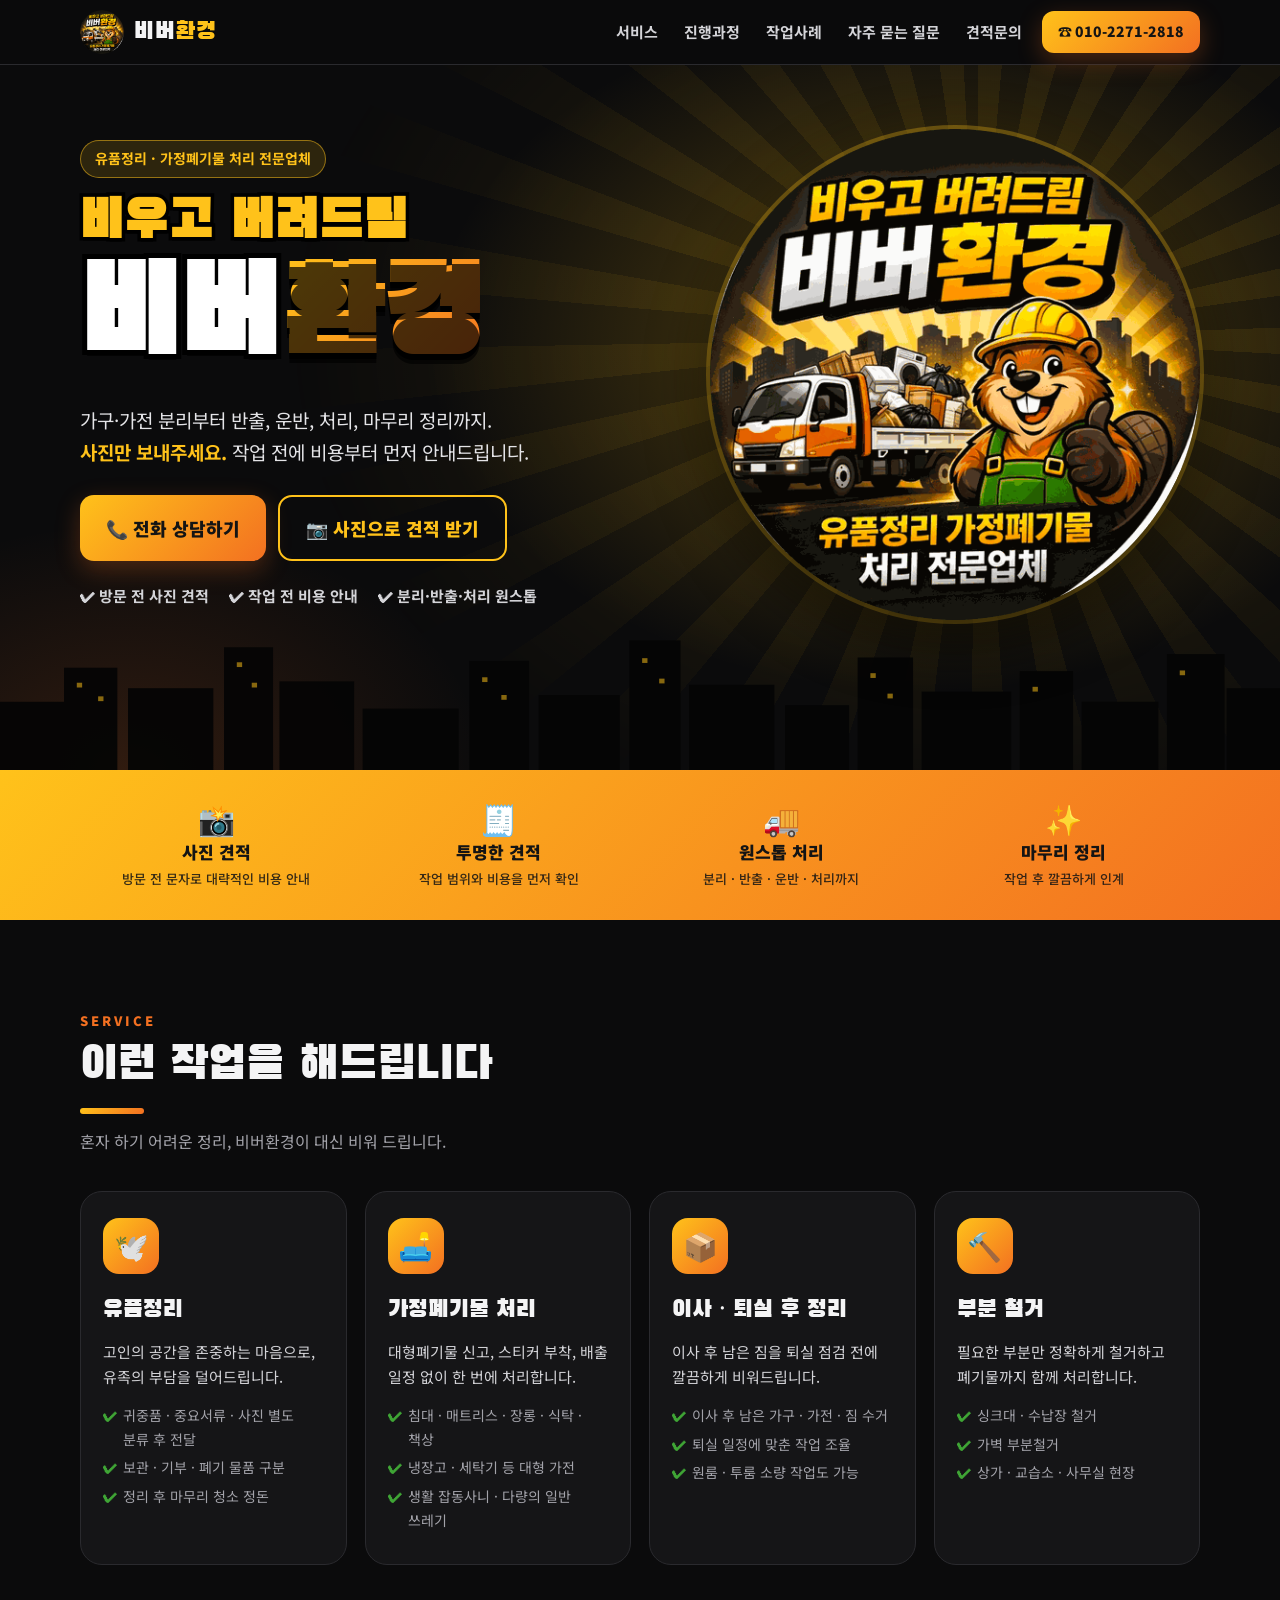
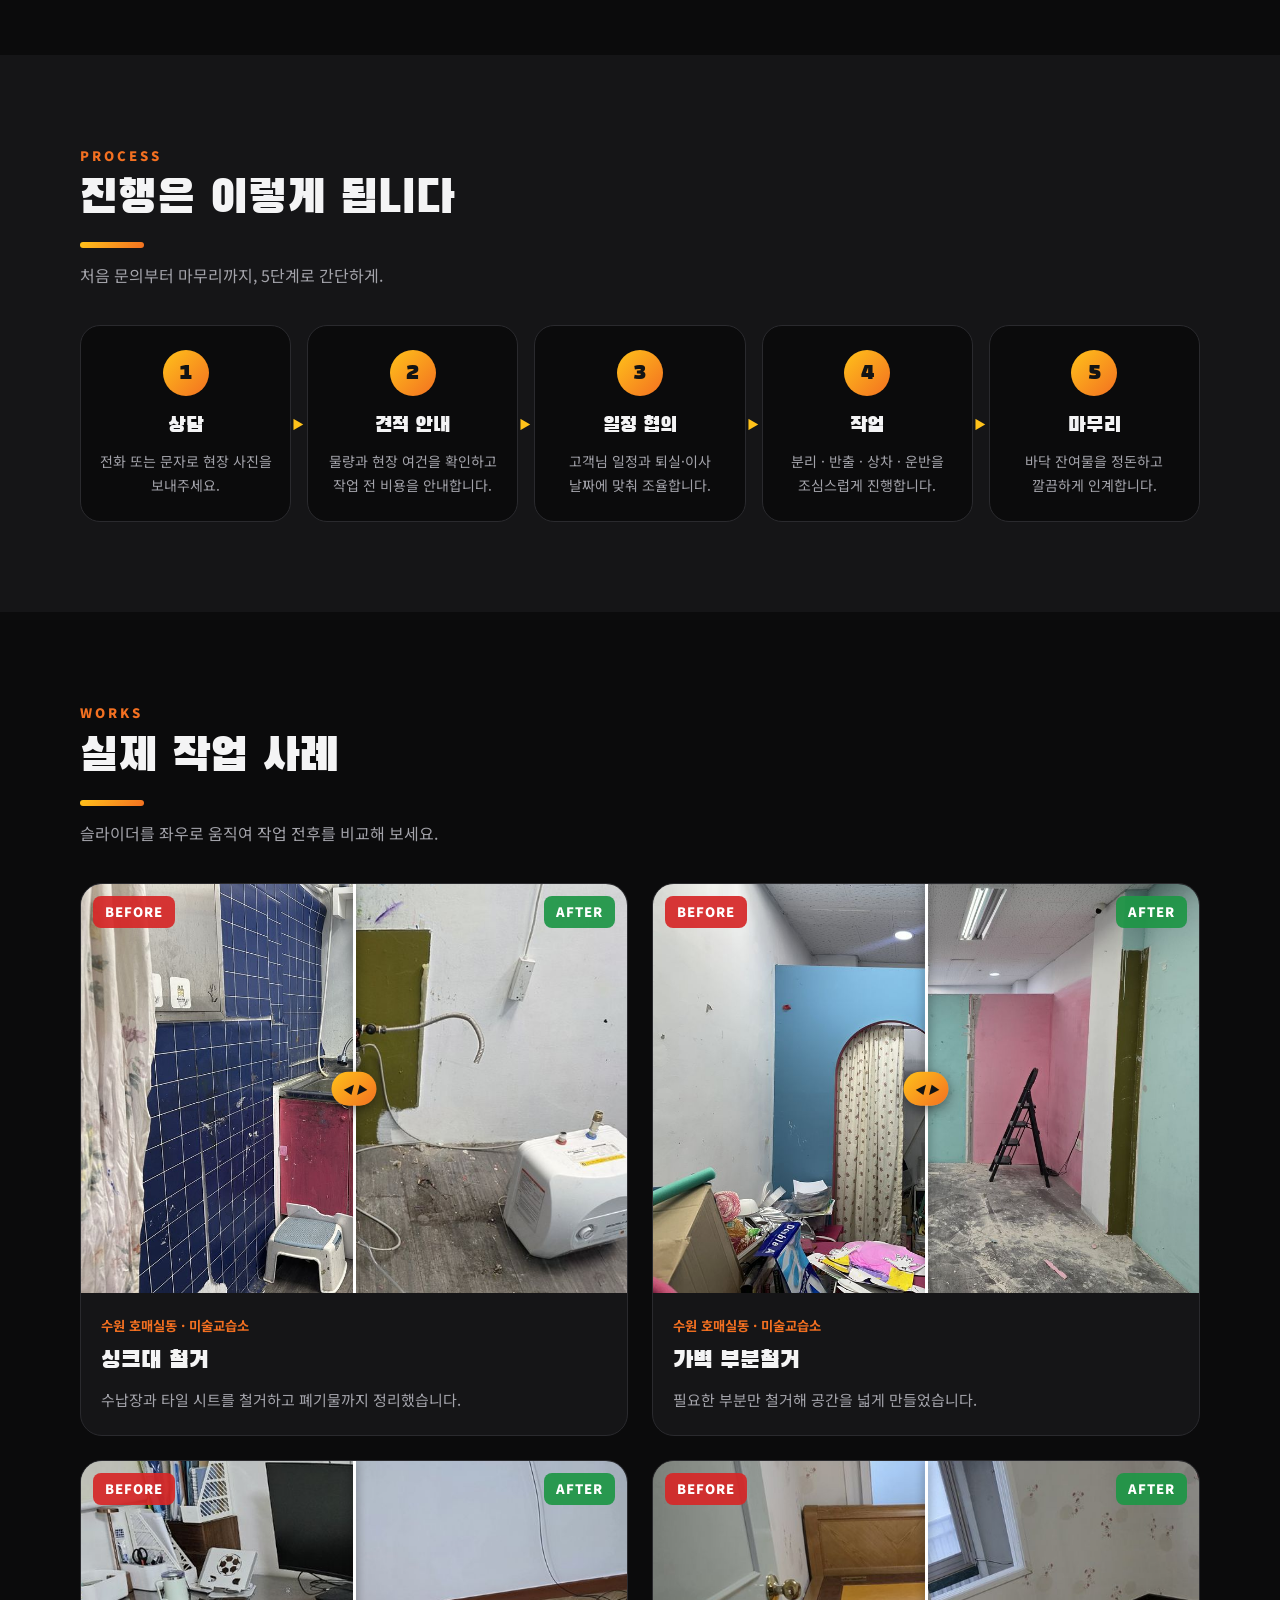
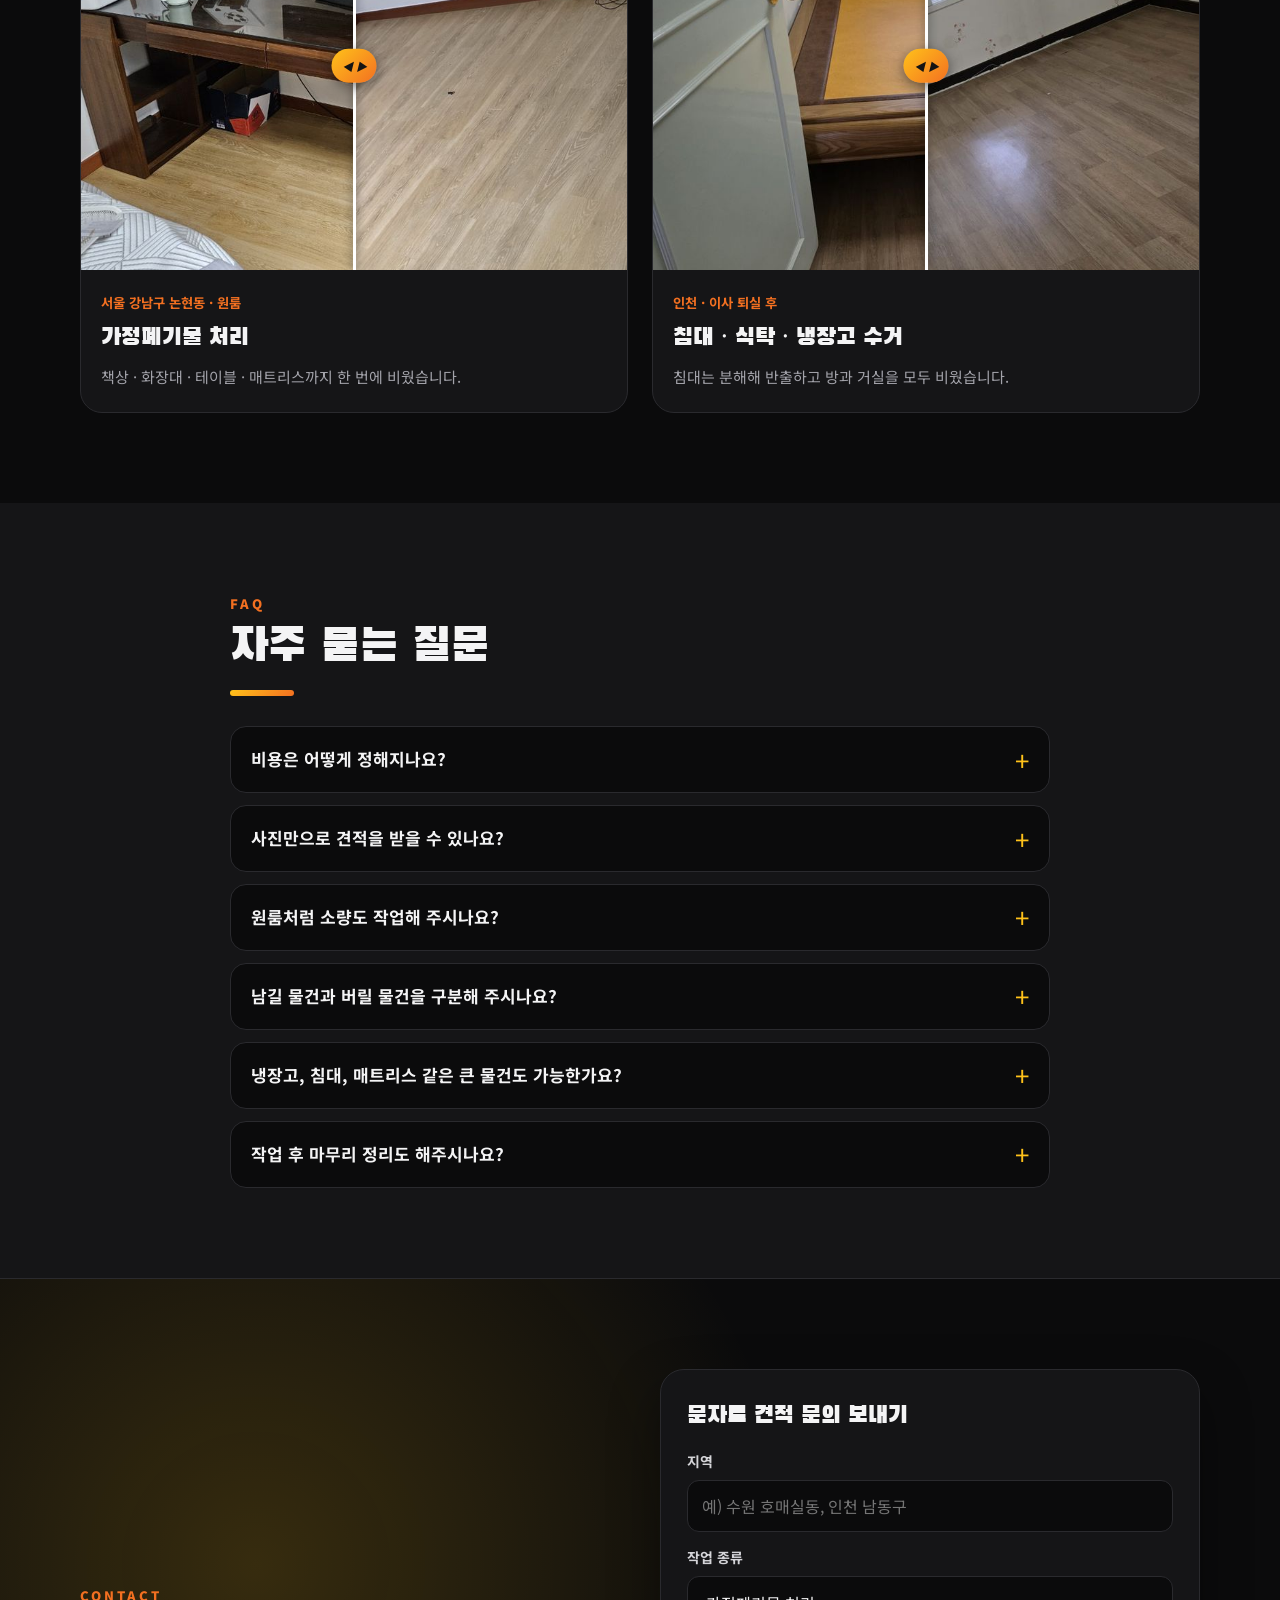
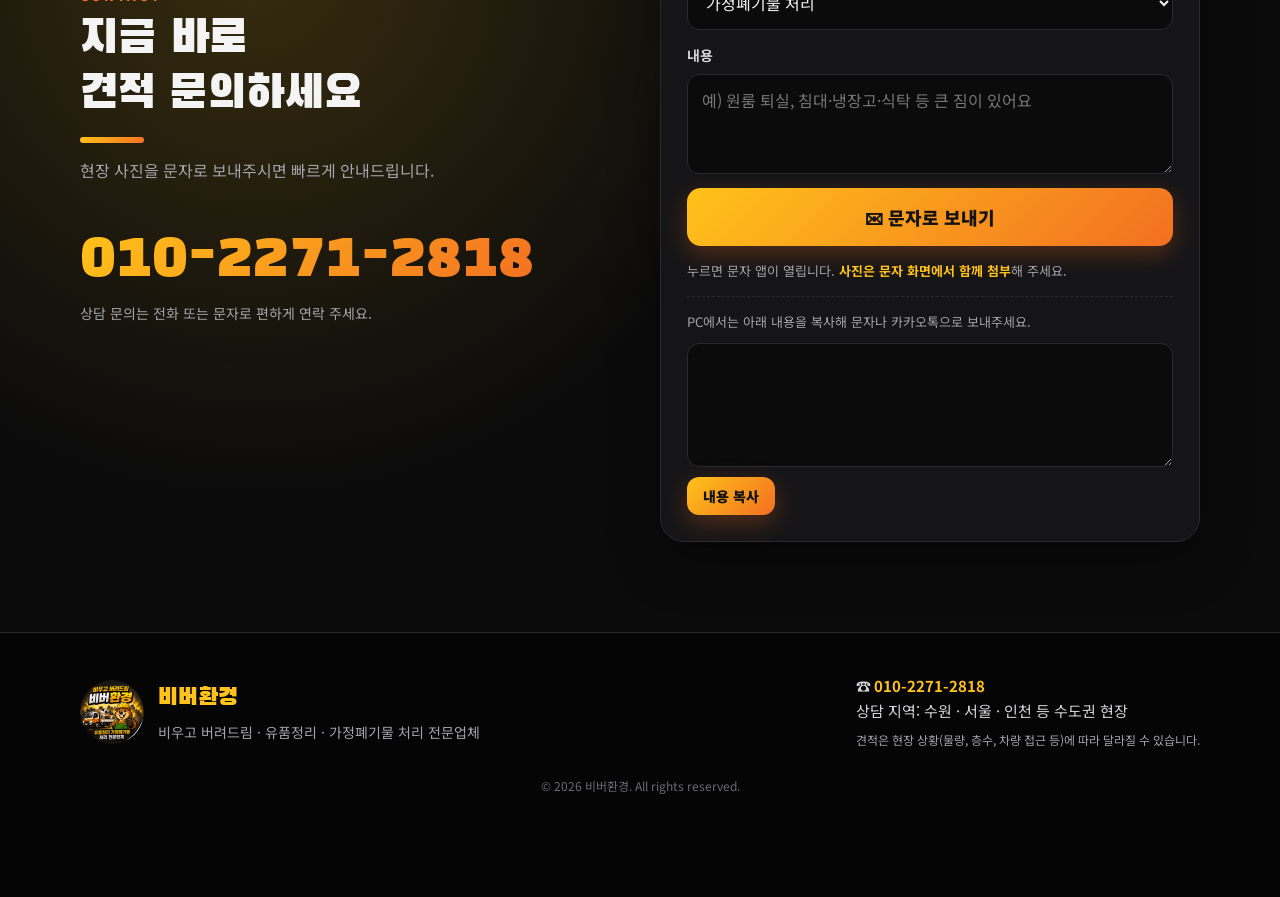
==== index.html @ da2a2c11 "Add files via upload" ====
<!doctype html>
<html lang="ko">
<head>
<meta charset="utf-8">
<meta name="viewport" content="width=device-width, initial-scale=1">
<title>비버환경 | 유품정리 · 가정폐기물 처리 전문업체</title>
<meta name="description" content="비우고 버려드림, 비버환경. 유품정리, 가정폐기물 처리, 이사·퇴실 후 폐기물 정리, 싱크대·가벽 부분철거까지 한 번에 해결합니다. 사진 견적 상담 010-2271-2818">
<meta name="theme-color" content="#0b0b0c">
<meta property="og:type" content="website">
<meta property="og:title" content="비버환경 | 유품정리 · 가정폐기물 처리 전문업체">
<meta property="og:description" content="비우고 버려드림. 유품정리, 가정폐기물 처리, 이사·퇴실 후 정리, 부분철거. 사진 견적 상담 010-2271-2818">
<meta property="og:image" content="https://aa64446452-creator.github.io/beaver-env/og.jpg">
<link rel="icon" href="favicon.png">
<link rel="apple-touch-icon" href="favicon.png">
<link rel="preconnect" href="https://fonts.googleapis.com">
<link rel="preconnect" href="https://fonts.gstatic.com" crossorigin>
<link href="https://fonts.googleapis.com/css2?family=Black+Han+Sans&family=Noto+Sans+KR:wght@400;500;700;900&display=swap" rel="stylesheet">
<link rel="stylesheet" href="style.css">
<script type="application/ld+json">
{
  "@context": "https://schema.org",
  "@type": "LocalBusiness",
  "name": "비버환경",
  "description": "유품정리, 가정폐기물 처리, 이사·퇴실 후 폐기물 정리, 부분철거 전문업체",
  "telephone": "+82-10-2271-2818",
  "areaServed": ["수원", "서울 강남구", "인천"]
}
</script>
</head>
<body>
<script>document.documentElement.classList.add('js');</script>

<header class="nav" id="top">
  <a class="nav-logo" href="#top" aria-label="비버환경 홈">
    <img src="logo.png" alt="" width="44" height="44">
    <span>비버<em>환경</em></span>
  </a>
  <nav class="nav-links" aria-label="주요 메뉴">
    <a href="#services">서비스</a>
    <a href="#process">진행과정</a>
    <a href="#cases">작업사례</a>
    <a href="#faq">자주 묻는 질문</a>
    <a href="#contact">견적문의</a>
  </nav>
  <a class="btn btn-sm" href="tel:01022712818">☎ 010-2271-2818</a>
</header>

<main>
<!-- HERO -->
<section class="hero">
  <div class="rays" aria-hidden="true"></div>
  <svg class="skyline" viewBox="0 0 1200 220" preserveAspectRatio="none" aria-hidden="true">
    <g fill="#050505">
      <rect x="0" y="120" width="70" height="100"/><rect x="60" y="70" width="50" height="150"/>
      <rect x="120" y="100" width="80" height="120"/><rect x="210" y="40" width="46" height="180"/>
      <rect x="262" y="90" width="70" height="130"/><rect x="340" y="130" width="90" height="90"/>
      <rect x="440" y="60" width="56" height="160"/><rect x="505" y="110" width="76" height="110"/>
      <rect x="590" y="30" width="48" height="190"/><rect x="646" y="95" width="80" height="125"/>
      <rect x="736" y="125" width="60" height="95"/><rect x="804" y="55" width="52" height="165"/>
      <rect x="864" y="105" width="84" height="115"/><rect x="956" y="75" width="50" height="145"/>
      <rect x="1014" y="120" width="72" height="100"/><rect x="1094" y="50" width="54" height="170"/>
      <rect x="1150" y="100" width="50" height="120"/>
    </g>
    <g fill="#FFC21A" opacity=".55">
      <rect x="72" y="92" width="5" height="7"/><rect x="92" y="112" width="5" height="7"/>
      <rect x="222" y="62" width="5" height="7"/><rect x="236" y="92" width="5" height="7"/>
      <rect x="452" y="84" width="5" height="7"/><rect x="470" y="110" width="5" height="7"/>
      <rect x="602" y="56" width="5" height="7"/><rect x="618" y="86" width="5" height="7"/>
      <rect x="816" y="78" width="5" height="7"/><rect x="832" y="108" width="5" height="7"/>
      <rect x="968" y="98" width="5" height="7"/><rect x="1106" y="74" width="5" height="7"/>
    </g>
  </svg>

  <div class="wrap hero-grid">
    <div class="hero-text">
      <p class="chip">유품정리 · 가정폐기물 처리 전문업체</p>
      <h1>
        <span class="slogan">비우고 버려드림</span>
        <span class="brand">비버<em>환경</em></span>
      </h1>
      <p class="lead">가구·가전 분리부터 반출, 운반, 처리, 마무리 정리까지.<br>
        <strong>사진만 보내주세요.</strong> 작업 전에 비용부터 먼저 안내드립니다.</p>
      <div class="cta">
        <a class="btn btn-lg" href="tel:01022712818">📞 전화 상담하기</a>
        <a class="btn btn-lg btn-ghost" href="#contact">📷 사진으로 견적 받기</a>
      </div>
      <ul class="hero-points">
        <li>✔ 방문 전 사진 견적</li>
        <li>✔ 작업 전 비용 안내</li>
        <li>✔ 분리·반출·처리 원스톱</li>
      </ul>
    </div>
    <div class="hero-logo">
      <div class="glow" aria-hidden="true"></div>
      <img src="logo.png" alt="비버환경 - 비우고 버려드림, 유품정리 가정폐기물 처리 전문업체" width="520" height="520">
    </div>
  </div>
</section>

<!-- TRUST -->
<section class="trust">
  <div class="wrap trust-grid">
    <div class="reveal"><b>📸</b><strong>사진 견적</strong><span>방문 전 문자로 대략적인 비용 안내</span></div>
    <div class="reveal"><b>🧾</b><strong>투명한 견적</strong><span>작업 범위와 비용을 먼저 확인</span></div>
    <div class="reveal"><b>🚚</b><strong>원스톱 처리</strong><span>분리 · 반출 · 운반 · 처리까지</span></div>
    <div class="reveal"><b>✨</b><strong>마무리 정리</strong><span>작업 후 깔끔하게 인계</span></div>
  </div>
</section>

<!-- SERVICES -->
<section class="sec" id="services">
  <div class="wrap">
    <p class="eyebrow">SERVICE</p>
    <h2>이런 작업을 해드립니다</h2>
    <p class="sub">혼자 하기 어려운 정리, 비버환경이 대신 비워 드립니다.</p>

    <div class="cards">
      <article class="card reveal">
        <div class="ico">🕊️</div>
        <h3>유품정리</h3>
        <p>고인의 공간을 존중하는 마음으로, 유족의 부담을 덜어드립니다.</p>
        <ul>
          <li>귀중품 · 중요서류 · 사진 별도 분류 후 전달</li>
          <li>보관 · 기부 · 폐기 물품 구분</li>
          <li>정리 후 마무리 청소 정돈</li>
        </ul>
      </article>
      <article class="card reveal">
        <div class="ico">🛋️</div>
        <h3>가정폐기물 처리</h3>
        <p>대형폐기물 신고, 스티커 부착, 배출 일정 없이 한 번에 처리합니다.</p>
        <ul>
          <li>침대 · 매트리스 · 장롱 · 식탁 · 책상</li>
          <li>냉장고 · 세탁기 등 대형 가전</li>
          <li>생활 잡동사니 · 다량의 일반 쓰레기</li>
        </ul>
      </article>
      <article class="card reveal">
        <div class="ico">📦</div>
        <h3>이사 · 퇴실 후 정리</h3>
        <p>이사 후 남은 짐을 퇴실 점검 전에 깔끔하게 비워드립니다.</p>
        <ul>
          <li>이사 후 남은 가구 · 가전 · 짐 수거</li>
          <li>퇴실 일정에 맞춘 작업 조율</li>
          <li>원룸 · 투룸 소량 작업도 가능</li>
        </ul>
      </article>
      <article class="card reveal">
        <div class="ico">🔨</div>
        <h3>부분 철거</h3>
        <p>필요한 부분만 정확하게 철거하고 폐기물까지 함께 처리합니다.</p>
        <ul>
          <li>싱크대 · 수납장 철거</li>
          <li>가벽 부분철거</li>
          <li>상가 · 교습소 · 사무실 현장</li>
        </ul>
      </article>
    </div>
  </div>
</section>

<!-- PROCESS -->
<section class="sec sec-alt" id="process">
  <div class="wrap">
    <p class="eyebrow">PROCESS</p>
    <h2>진행은 이렇게 됩니다</h2>
    <p class="sub">처음 문의부터 마무리까지, 5단계로 간단하게.</p>
    <ol class="steps">
      <li class="reveal"><span>1</span><h3>상담</h3><p>전화 또는 문자로 현장 사진을 보내주세요.</p></li>
      <li class="reveal"><span>2</span><h3>견적 안내</h3><p>물량과 현장 여건을 확인하고 작업 전 비용을 안내합니다.</p></li>
      <li class="reveal"><span>3</span><h3>일정 협의</h3><p>고객님 일정과 퇴실·이사 날짜에 맞춰 조율합니다.</p></li>
      <li class="reveal"><span>4</span><h3>작업</h3><p>분리 · 반출 · 상차 · 운반을 조심스럽게 진행합니다.</p></li>
      <li class="reveal"><span>5</span><h3>마무리</h3><p>바닥 잔여물을 정돈하고 깔끔하게 인계합니다.</p></li>
    </ol>
  </div>
</section>

<!-- CASES -->
<section class="sec" id="cases">
  <div class="wrap">
    <p class="eyebrow">WORKS</p>
    <h2>실제 작업 사례</h2>
    <p class="sub">슬라이더를 좌우로 움직여 작업 전후를 비교해 보세요.</p>

    <div class="case-grid">
      <article class="case reveal">
        <figure class="ba" style="--p:50%">
          <img class="after" src="sink-after.jpg" alt="싱크대 철거 후" loading="lazy">
          <img class="before" src="sink-before.jpg" alt="싱크대 철거 전" loading="lazy">
          <span class="tag tag-b">BEFORE</span><span class="tag tag-a">AFTER</span>
          <i class="knob" aria-hidden="true"></i>
          <input type="range" min="0" max="100" value="50" aria-label="싱크대 철거 전후 비교">
        </figure>
        <div class="case-body"><small>수원 호매실동 · 미술교습소</small><h3>싱크대 철거</h3><p>수납장과 타일 시트를 철거하고 폐기물까지 정리했습니다.</p></div>
      </article>

      <article class="case reveal">
        <figure class="ba" style="--p:50%">
          <img class="after" src="wall-after.jpg" alt="가벽 부분철거 후" loading="lazy">
          <img class="before" src="wall-before.jpg" alt="가벽 부분철거 전" loading="lazy">
          <span class="tag tag-b">BEFORE</span><span class="tag tag-a">AFTER</span>
          <i class="knob" aria-hidden="true"></i>
          <input type="range" min="0" max="100" value="50" aria-label="가벽 부분철거 전후 비교">
        </figure>
        <div class="case-body"><small>수원 호매실동 · 미술교습소</small><h3>가벽 부분철거</h3><p>필요한 부분만 철거해 공간을 넓게 만들었습니다.</p></div>
      </article>

      <article class="case reveal">
        <figure class="ba" style="--p:50%">
          <img class="after" style="object-position:50% 28%" src="room-after.jpg" alt="원룸 폐기물 수거 후" loading="lazy">
          <img class="before" src="room-before.jpg" alt="원룸 폐기물 수거 전" loading="lazy">
          <span class="tag tag-b">BEFORE</span><span class="tag tag-a">AFTER</span>
          <i class="knob" aria-hidden="true"></i>
          <input type="range" min="0" max="100" value="50" aria-label="원룸 가정폐기물 처리 전후 비교">
        </figure>
        <div class="case-body"><small>서울 강남구 논현동 · 원룸</small><h3>가정폐기물 처리</h3><p>책상 · 화장대 · 테이블 · 매트리스까지 한 번에 비웠습니다.</p></div>
      </article>

      <article class="case reveal">
        <figure class="ba" style="--p:50%">
          <img class="after" style="object-position:50% 30%" src="move-after.jpg" alt="이사 퇴실 후 침실 정리 완료" loading="lazy">
          <img class="before" src="move-before.jpg" alt="이사 퇴실 후 침대 수거 전" loading="lazy">
          <span class="tag tag-b">BEFORE</span><span class="tag tag-a">AFTER</span>
          <i class="knob" aria-hidden="true"></i>
          <input type="range" min="0" max="100" value="50" aria-label="이사 퇴실 후 정리 전후 비교">
        </figure>
        <div class="case-body"><small>인천 · 이사 퇴실 후</small><h3>침대 · 식탁 · 냉장고 수거</h3><p>침대는 분해해 반출하고 방과 거실을 모두 비웠습니다.</p></div>
      </article>
    </div>
  </div>
</section>

<!-- FAQ -->
<section class="sec sec-alt" id="faq">
  <div class="wrap narrow">
    <p class="eyebrow">FAQ</p>
    <h2>자주 묻는 질문</h2>
    <div class="faq">
      <details class="reveal"><summary>비용은 어떻게 정해지나요?</summary>
        <p>폐기물의 양과 종류, 층수와 엘리베이터 유무, 차량 접근 및 주차 여건에 따라 달라집니다. 사진이나 방문으로 확인한 뒤 <b>작업 전에 먼저</b> 범위와 비용을 안내드립니다.</p></details>
      <details class="reveal"><summary>사진만으로 견적을 받을 수 있나요?</summary>
        <p>네, 방 전체와 버릴 물건이 보이도록 문자로 보내주시면 대략적인 비용을 안내드립니다. 필요하면 방문해서 정확하게 확인합니다.</p></details>
      <details class="reveal"><summary>원룸처럼 소량도 작업해 주시나요?</summary>
        <p>원룸·투룸 소량 작업도 가능합니다. 양이 적어도 편하게 문의해 주세요.</p></details>
      <details class="reveal"><summary>남길 물건과 버릴 물건을 구분해 주시나요?</summary>
        <p>작업 전에 고객님과 함께 확인하고 버릴 물건만 정리합니다. 귀중품, 중요 서류, 사진 등은 따로 분류해 드립니다.</p></details>
      <details class="reveal"><summary>냉장고, 침대, 매트리스 같은 큰 물건도 가능한가요?</summary>
        <p>가능합니다. 침대처럼 통째로 옮기기 어려운 가구는 분해해서 바닥과 벽이 상하지 않게 반출합니다.</p></details>
      <details class="reveal"><summary>작업 후 마무리 정리도 해주시나요?</summary>
        <p>폐기물 수거 후 바닥에 남은 잔여물과 먼지를 정돈해 인계해 드립니다. 별도의 청소가 필요하시면 함께 문의해 주세요.</p></details>
    </div>
  </div>
</section>

<!-- CONTACT -->
<section class="sec contact" id="contact">
  <div class="wrap contact-grid">
    <div class="contact-text">
      <p class="eyebrow">CONTACT</p>
      <h2>지금 바로<br>견적 문의하세요</h2>
      <p class="sub">현장 사진을 문자로 보내주시면 빠르게 안내드립니다.</p>
      <a class="bigtel" href="tel:01022712818">010-2271-2818</a>
      <p class="note">상담 문의는 전화 또는 문자로 편하게 연락 주세요.</p>
    </div>

    <form class="form" id="smsForm" autocomplete="off">
      <h3>문자로 견적 문의 보내기</h3>
      <label>지역<input type="text" id="fArea" placeholder="예) 수원 호매실동, 인천 남동구"></label>
      <label>작업 종류
        <select id="fType">
          <option>가정폐기물 처리</option>
          <option>유품정리</option>
          <option>이사·퇴실 후 정리</option>
          <option>부분 철거</option>
          <option>기타 / 잘 모르겠어요</option>
        </select>
      </label>
      <label>내용<textarea id="fMsg" rows="3" placeholder="예) 원룸 퇴실, 침대·냉장고·식탁 등 큰 짐이 있어요"></textarea></label>
      <button class="btn btn-lg" type="submit">✉ 문자로 보내기</button>
      <p class="hint">누르면 문자 앱이 열립니다. <b>사진은 문자 화면에서 함께 첨부</b>해 주세요.</p>
      <div class="preview" id="preview" hidden>
        <p>PC에서는 아래 내용을 복사해 문자나 카카오톡으로 보내주세요.</p>
        <textarea id="pvText" rows="4" readonly></textarea>
        <button type="button" class="btn btn-sm" id="copyBtn">내용 복사</button>
      </div>
    </form>
  </div>
</section>
</main>

<footer class="footer">
  <div class="wrap foot-grid">
    <div class="foot-brand">
      <img src="logo.png" alt="" width="64" height="64">
      <div><strong>비버환경</strong><span>비우고 버려드림 · 유품정리 · 가정폐기물 처리 전문업체</span></div>
    </div>
    <div class="foot-info">
      <p>☎ <a href="tel:01022712818">010-2271-2818</a></p>
      <p>상담 지역: 수원 · 서울 · 인천 등 수도권 현장</p>
      <p class="small">견적은 현장 상황(물량, 층수, 차량 접근 등)에 따라 달라질 수 있습니다.</p>
    </div>
  </div>
  <p class="copy">© <span id="yr">2026</span> 비버환경. All rights reserved.</p>
</footer>

<!-- 모바일 하단 고정 버튼 -->
<div class="dock">
  <a href="tel:01022712818">📞 전화 상담</a>
  <a href="#contact" class="alt">✉ 문자 견적</a>
</div>

<script src="script.js"></script>
</body>
</html>
---- style.css ----
/* ===== 비버환경 사이트 스타일 (로고 색상 기반) ===== */
:root{
  --bg:#0b0b0c; --panel:#151517; --panel2:#1b1b1e; --line:#2a2a2e;
  --y:#FFC21A; --o:#F37021; --g:#3FA535; --txt:#f4f4f5; --mute:#a3a3aa;
  --grad:linear-gradient(135deg,#FFC21A 0%,#F37021 100%);
  --head:'Black Han Sans','Noto Sans KR','Apple SD Gothic Neo','Malgun Gothic',sans-serif;
  --body:'Noto Sans KR','Pretendard','Apple SD Gothic Neo','Malgun Gothic',sans-serif;
}
*{box-sizing:border-box;margin:0;padding:0}
html{scroll-behavior:smooth;-webkit-text-size-adjust:100%}
body{background:var(--bg);color:var(--txt);font-family:var(--body);line-height:1.7;overflow-x:hidden;word-break:keep-all;overflow-wrap:break-word}
img{max-width:100%;height:auto;display:block}
a{color:inherit;text-decoration:none}
ul,ol{list-style:none}
.wrap{width:min(1120px,100% - 40px);margin-inline:auto}
.narrow{width:min(820px,100% - 40px)}
section[id]{scroll-margin-top:76px}

/* ---------- 버튼 ---------- */
.btn{display:inline-flex;align-items:center;justify-content:center;gap:8px;background:var(--grad);color:#141414;font-weight:900;border:0;border-radius:14px;padding:12px 20px;cursor:pointer;transition:transform .15s,box-shadow .15s;font-family:var(--body);font-size:16px;box-shadow:0 8px 24px rgba(243,112,33,.28)}
.btn:hover{transform:translateY(-2px);box-shadow:0 12px 30px rgba(243,112,33,.4)}
.btn-sm{padding:9px 16px;font-size:14px;border-radius:12px;white-space:nowrap}
.btn-lg{padding:16px 26px;font-size:18px}
.btn-ghost{background:transparent;color:var(--y);border:2px solid var(--y);box-shadow:none}
.btn-ghost:hover{background:rgba(255,194,26,.1);box-shadow:none}

/* ---------- 상단 내비 ---------- */
.nav{position:sticky;top:0;z-index:50;display:flex;align-items:center;gap:20px;padding:10px max(20px,calc((100% - 1120px)/2));background:rgba(11,11,12,.86);backdrop-filter:blur(12px);-webkit-backdrop-filter:blur(12px);border-bottom:1px solid var(--line)}
.nav-logo{display:flex;align-items:center;gap:10px;font-family:var(--head);font-size:24px;letter-spacing:.5px}
.nav-logo img{width:44px;height:44px;aspect-ratio:1/1;border-radius:50%}
.nav-logo em{font-style:normal;color:var(--y)}
.nav-links{display:flex;gap:26px;margin-left:auto;font-weight:700;font-size:15px;color:#d4d4d8}
.nav-links a{position:relative;padding:6px 0}
.nav-links a::after{content:"";position:absolute;left:0;bottom:0;height:2px;width:0;background:var(--y);transition:width .2s}
.nav-links a:hover{color:var(--y)} .nav-links a:hover::after{width:100%}

/* ---------- 히어로 ---------- */
.hero{position:relative;overflow:hidden;background:#0b0b0c;padding:64px 0 150px}
.hero::before{content:"";position:absolute;inset:0;background:radial-gradient(55% 70% at 72% 40%,rgba(255,194,26,.30),transparent 70%),radial-gradient(40% 50% at 10% 100%,rgba(243,112,33,.16),transparent 70%)}
.rays{position:absolute;inset:-20% -10%;background:repeating-conic-gradient(from 0deg at 72% 42%,rgba(255,194,26,.10) 0 5deg,transparent 5deg 11deg);-webkit-mask-image:radial-gradient(60% 70% at 72% 42%,#000 20%,transparent 75%);mask-image:radial-gradient(60% 70% at 72% 42%,#000 20%,transparent 75%);animation:spin 80s linear infinite}
@keyframes spin{to{transform:rotate(360deg)}}
.skyline{position:absolute;left:0;bottom:0;width:100%;height:150px;opacity:.95}
.hero-grid{position:relative;display:grid;grid-template-columns:1.1fr .9fr;gap:30px;align-items:center}
.chip{display:inline-block;background:rgba(255,194,26,.14);border:1px solid rgba(255,194,26,.5);color:var(--y);font-weight:700;font-size:14px;padding:6px 14px;border-radius:999px;margin-bottom:18px}
h1{line-height:1.05;margin-bottom:22px}
.slogan{display:block;font-family:var(--head);font-size:clamp(30px,5vw,52px);color:var(--y);-webkit-text-stroke:7px #000;paint-order:stroke fill;letter-spacing:1px;margin-bottom:6px;text-shadow:0 4px 0 rgba(0,0,0,.6)}
.brand{display:block;font-family:var(--head);font-size:clamp(64px,11vw,120px);color:#fff;-webkit-text-stroke:10px #000;paint-order:stroke fill;letter-spacing:2px;text-shadow:0 6px 0 rgba(0,0,0,.7)}
.brand em{font-style:normal;background:var(--grad);-webkit-background-clip:text;background-clip:text;-webkit-text-fill-color:transparent;-webkit-text-stroke:0;filter:drop-shadow(0 0 0 #000) drop-shadow(0 4px 0 rgba(0,0,0,.7))}
@supports not (background-clip:text){.brand em{color:var(--y);-webkit-text-fill-color:var(--y)}}
.lead{font-size:clamp(16px,2vw,19px);color:#e4e4e7;margin-bottom:26px}
.lead strong{color:var(--y)}
.cta{display:flex;flex-wrap:wrap;gap:12px;margin-bottom:22px}
.hero-points{display:flex;flex-wrap:wrap;gap:8px 20px;color:#d4d4d8;font-weight:700;font-size:15px}
.hero-logo{position:relative;justify-self:center;width:min(100%,500px)}
.hero-logo img{position:relative;width:100%;height:auto;aspect-ratio:1/1;border-radius:50%;box-shadow:0 20px 60px rgba(0,0,0,.6),0 0 0 4px rgba(255,194,26,.35);animation:float 5s ease-in-out infinite}
.hero-logo .glow{position:absolute;inset:-8%;background:radial-gradient(circle,rgba(255,194,26,.45),transparent 65%);filter:blur(18px)}
@keyframes float{50%{transform:translateY(-12px)}}

/* ---------- 신뢰 바 ---------- */
.trust{background:var(--grad);color:#141414;position:relative}
.trust-grid{display:grid;grid-template-columns:repeat(4,1fr);gap:10px;padding:22px 0}
.trust-grid div{display:flex;flex-direction:column;align-items:center;text-align:center;gap:2px;padding:8px 6px}
.trust-grid b{font-size:30px;line-height:1.2}
.trust-grid strong{font-weight:900;font-size:17px}
.trust-grid span{font-size:13px;font-weight:500;opacity:.85}

/* ---------- 공통 섹션 ---------- */
.sec{padding:90px 0}
.sec-alt{background:var(--panel)}
.eyebrow{color:var(--o);font-weight:900;letter-spacing:3px;font-size:13px;margin-bottom:6px}
h2{font-family:var(--head);font-size:clamp(30px,5vw,46px);line-height:1.2;font-weight:400;margin-bottom:10px}
h2::after{content:"";display:block;width:64px;height:6px;border-radius:3px;background:var(--grad);margin-top:14px}
.sub{color:var(--mute);margin:14px 0 36px;font-size:16px}

/* ---------- 서비스 카드 ---------- */
.cards{display:grid;grid-template-columns:repeat(4,1fr);gap:18px}
.card{background:var(--panel);border:1px solid var(--line);border-radius:22px;padding:26px 22px;transition:transform .2s,border-color .2s,box-shadow .2s}
.card:hover{transform:translateY(-6px);border-color:var(--y);box-shadow:0 14px 36px rgba(255,194,26,.12)}
.ico{width:56px;height:56px;display:grid;place-items:center;font-size:28px;background:var(--grad);border-radius:16px;margin-bottom:16px}
.card h3{font-family:var(--head);font-weight:400;font-size:24px;margin-bottom:8px}
.card>p{color:#d4d4d8;font-size:15px;margin-bottom:14px}
.card li{position:relative;padding-left:20px;color:var(--mute);font-size:14px;margin-bottom:5px}
.card li::before{content:"✔";position:absolute;left:0;color:var(--g);font-weight:900}

/* ---------- 진행 과정 ---------- */
.steps{display:grid;grid-template-columns:repeat(5,1fr);gap:16px;position:relative;counter-reset:s}
.steps li{position:relative;background:var(--bg);border:1px solid var(--line);border-radius:20px;padding:24px 18px;text-align:center}
.steps li span{display:grid;place-items:center;width:46px;height:46px;margin:0 auto 12px;border-radius:50%;background:var(--grad);color:#141414;font-family:var(--head);font-size:22px}
.steps h3{font-family:var(--head);font-weight:400;font-size:21px;margin-bottom:6px}
.steps p{color:var(--mute);font-size:14px}
.steps li:not(:last-child)::after{content:"▶";position:absolute;right:-14px;top:50%;transform:translateY(-50%);color:var(--y);font-size:12px;z-index:2}

/* ---------- 작업 사례 (전후 비교) ---------- */
.case-grid{display:grid;grid-template-columns:repeat(2,1fr);gap:24px}
.case{background:var(--panel);border:1px solid var(--line);border-radius:22px;overflow:hidden}
.ba{position:relative;aspect-ratio:4/3;overflow:hidden;background:#000;user-select:none;-webkit-user-select:none;touch-action:pan-y}
.ba img{position:absolute;inset:0;width:100%;height:100%;object-fit:cover;pointer-events:none}
.ba .before{clip-path:inset(0 calc(100% - var(--p)) 0 0)}
.ba .tag{position:absolute;top:12px;padding:5px 12px;border-radius:8px;font-weight:900;font-size:13px;letter-spacing:1px;color:#fff;z-index:3}
.tag-b{left:12px;background:rgba(214,40,40,.92)} .tag-a{right:12px;background:rgba(30,150,70,.92)}
.knob{position:absolute;top:0;bottom:0;left:var(--p);width:3px;margin-left:-1.5px;background:#fff;z-index:4;box-shadow:0 0 10px rgba(0,0,0,.6);pointer-events:none}
.knob::after{content:"◀ ▶";position:absolute;top:50%;left:50%;transform:translate(-50%,-50%);background:var(--grad);color:#141414;font-size:11px;font-weight:900;white-space:nowrap;padding:8px 10px;border-radius:999px;box-shadow:0 4px 14px rgba(0,0,0,.5)}
.ba input{position:absolute;inset:0;width:100%;height:100%;opacity:0;cursor:ew-resize;z-index:5;margin:0}
.case-body{padding:18px 20px 22px}
.case-body small{color:var(--o);font-weight:700}
.case-body h3{font-family:var(--head);font-weight:400;font-size:24px;margin:2px 0 6px}
.case-body p{color:var(--mute);font-size:15px}

/* ---------- FAQ ---------- */
.faq{margin-top:30px;display:grid;gap:12px}
details{background:var(--bg);border:1px solid var(--line);border-radius:16px;overflow:hidden}
details[open]{border-color:var(--y)}
summary{list-style:none;cursor:pointer;padding:18px 54px 18px 20px;font-weight:700;font-size:17px;position:relative}
summary::-webkit-details-marker{display:none}
summary::after{content:"+";position:absolute;right:20px;top:50%;transform:translateY(-50%);font-size:26px;color:var(--y);font-weight:400;transition:transform .2s}
details[open] summary::after{transform:translateY(-50%) rotate(45deg)}
details p{padding:0 20px 20px;color:#d4d4d8;font-size:15px}
details b{color:var(--y)}

/* ---------- 문의 ---------- */
.contact{background:radial-gradient(60% 80% at 20% 30%,rgba(255,194,26,.18),transparent 70%),#0b0b0c;border-top:1px solid var(--line)}
.contact-grid{display:grid;grid-template-columns:1fr 1fr;gap:40px;align-items:center}
.bigtel{display:inline-block;margin:6px 0 10px;font-family:var(--head);font-size:clamp(38px,6vw,60px);background:var(--grad);-webkit-background-clip:text;background-clip:text;-webkit-text-fill-color:transparent;line-height:1.1}
.note{color:var(--mute);font-size:14px}
.form{background:var(--panel);border:1px solid var(--line);border-radius:24px;padding:26px;display:grid;gap:14px;box-shadow:0 20px 50px rgba(0,0,0,.4)}
.form h3{font-family:var(--head);font-weight:400;font-size:24px}
.form label{display:grid;gap:6px;font-weight:700;font-size:14px;color:#d4d4d8}
.form input,.form select,.form textarea{width:100%;background:var(--bg);border:1px solid var(--line);color:var(--txt);border-radius:12px;padding:13px 14px;font-size:16px;font-family:var(--body);outline:none}
.form input:focus,.form select:focus,.form textarea:focus{border-color:var(--y);box-shadow:0 0 0 3px rgba(255,194,26,.18)}
.form textarea{resize:vertical}
.hint{color:var(--mute);font-size:13px}
.hint b{color:var(--y)}
.preview{border-top:1px dashed var(--line);padding-top:14px;display:grid;gap:10px}
.preview p{color:var(--mute);font-size:13px}
.preview .btn{justify-self:start}

/* ---------- 푸터 ---------- */
.footer{background:#050505;border-top:1px solid var(--line);padding:40px 0 100px}
.foot-grid{display:flex;flex-wrap:wrap;justify-content:space-between;gap:24px}
.foot-brand{display:flex;gap:14px;align-items:center}
.foot-brand img{width:64px;height:64px;border-radius:50%}
.foot-brand strong{display:block;font-family:var(--head);font-weight:400;font-size:24px;color:var(--y)}
.foot-brand span{color:var(--mute);font-size:14px}
.foot-info{color:#d4d4d8;font-size:15px}
.foot-info a{color:var(--y);font-weight:700}
.foot-info .small{color:var(--mute);font-size:12px;margin-top:6px}
.copy{text-align:center;color:#6b6b73;font-size:12px;margin-top:26px}

/* ---------- 모바일 하단 고정 버튼 ---------- */
.dock{display:none}

/* ---------- 스크롤 등장 효과 ---------- */
.js .reveal{opacity:0;transform:translateY(24px);transition:opacity .6s ease,transform .6s ease}
.js .reveal.in{opacity:1;transform:none}
@media (prefers-reduced-motion:reduce){
  .rays,.hero-logo img{animation:none}
  .js .reveal{opacity:1;transform:none;transition:none}
  html{scroll-behavior:auto}
}

/* ---------- 반응형 ---------- */
@media (max-width:980px){
  .cards{grid-template-columns:repeat(2,1fr)}
  .steps{grid-template-columns:1fr 1fr}
  .steps li:not(:last-child)::after{display:none}
  .steps li:last-child{grid-column:1/-1}
  .nav-links{display:none}
  .nav .btn{margin-left:auto}
  .hero-grid{grid-template-columns:1fr}
  .hero-logo{order:-1;width:min(60%,300px)}
  .hero{padding:36px 0 120px}
  .hero-text{text-align:center}
  .cta,.hero-points{justify-content:center}
  .contact-grid{grid-template-columns:1fr}
  .contact-text{text-align:center}
  h2::after{margin-inline:auto}
  .eyebrow,h2,.sub{text-align:center}
}
@media (max-width:640px){
  .lead br{display:none}
  .wrap{width:calc(100% - 32px)}
  .sec{padding:64px 0}
  .cards,.case-grid{grid-template-columns:1fr}
  .trust-grid{grid-template-columns:1fr 1fr}
  .steps{grid-template-columns:1fr}
  .btn-lg{width:100%}
  .hero-points{flex-direction:column;align-items:center;gap:4px}
  .nav{padding:8px 16px}
  .nav-logo{font-size:21px}
  .nav-logo img{width:38px;height:38px}
  .footer{padding-bottom:110px}
  .dock{display:grid;grid-template-columns:1fr 1fr;gap:10px;position:fixed;left:0;right:0;bottom:0;z-index:60;padding:10px 14px calc(10px + env(safe-area-inset-bottom));background:rgba(11,11,12,.94);backdrop-filter:blur(10px);-webkit-backdrop-filter:blur(10px);border-top:1px solid var(--line)}
  .dock a{display:grid;place-items:center;padding:14px;border-radius:14px;background:var(--grad);color:#141414;font-weight:900;font-size:17px}
  .dock a.alt{background:transparent;color:var(--y);border:2px solid var(--y)}
}
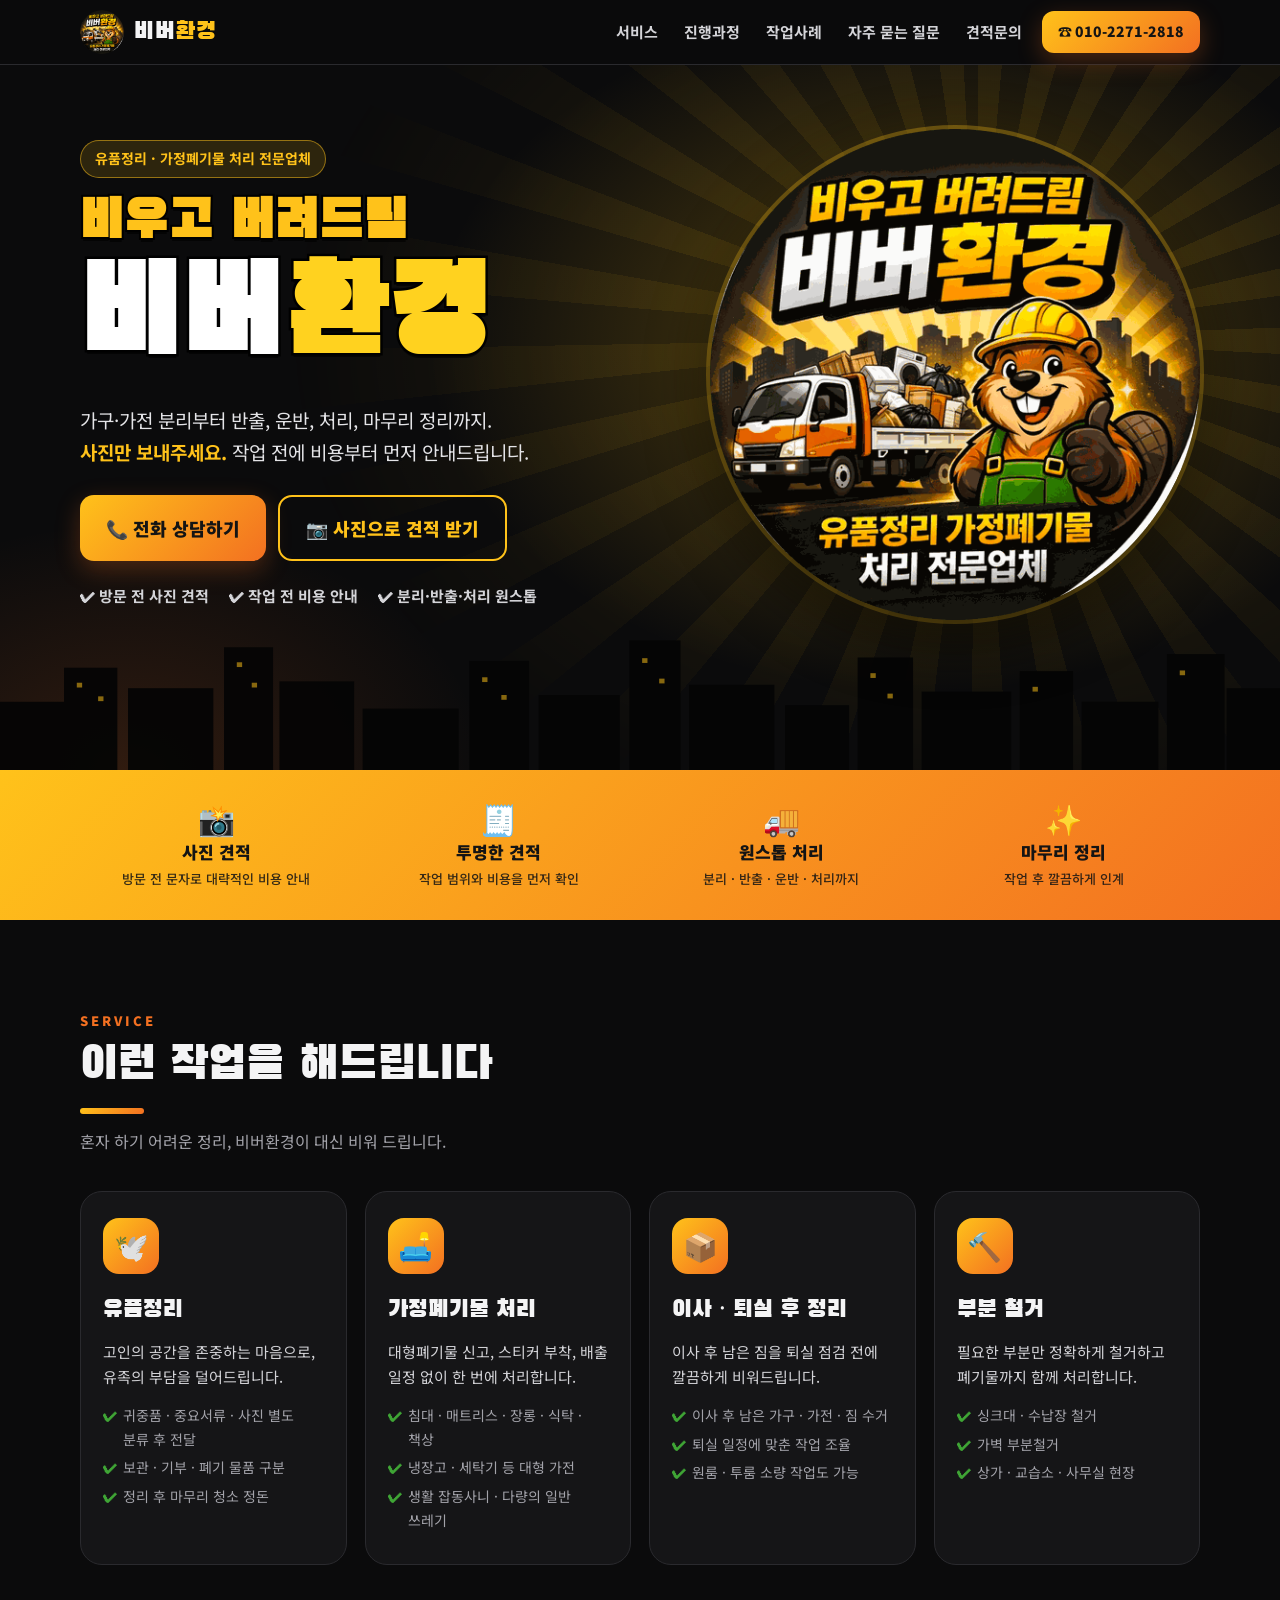
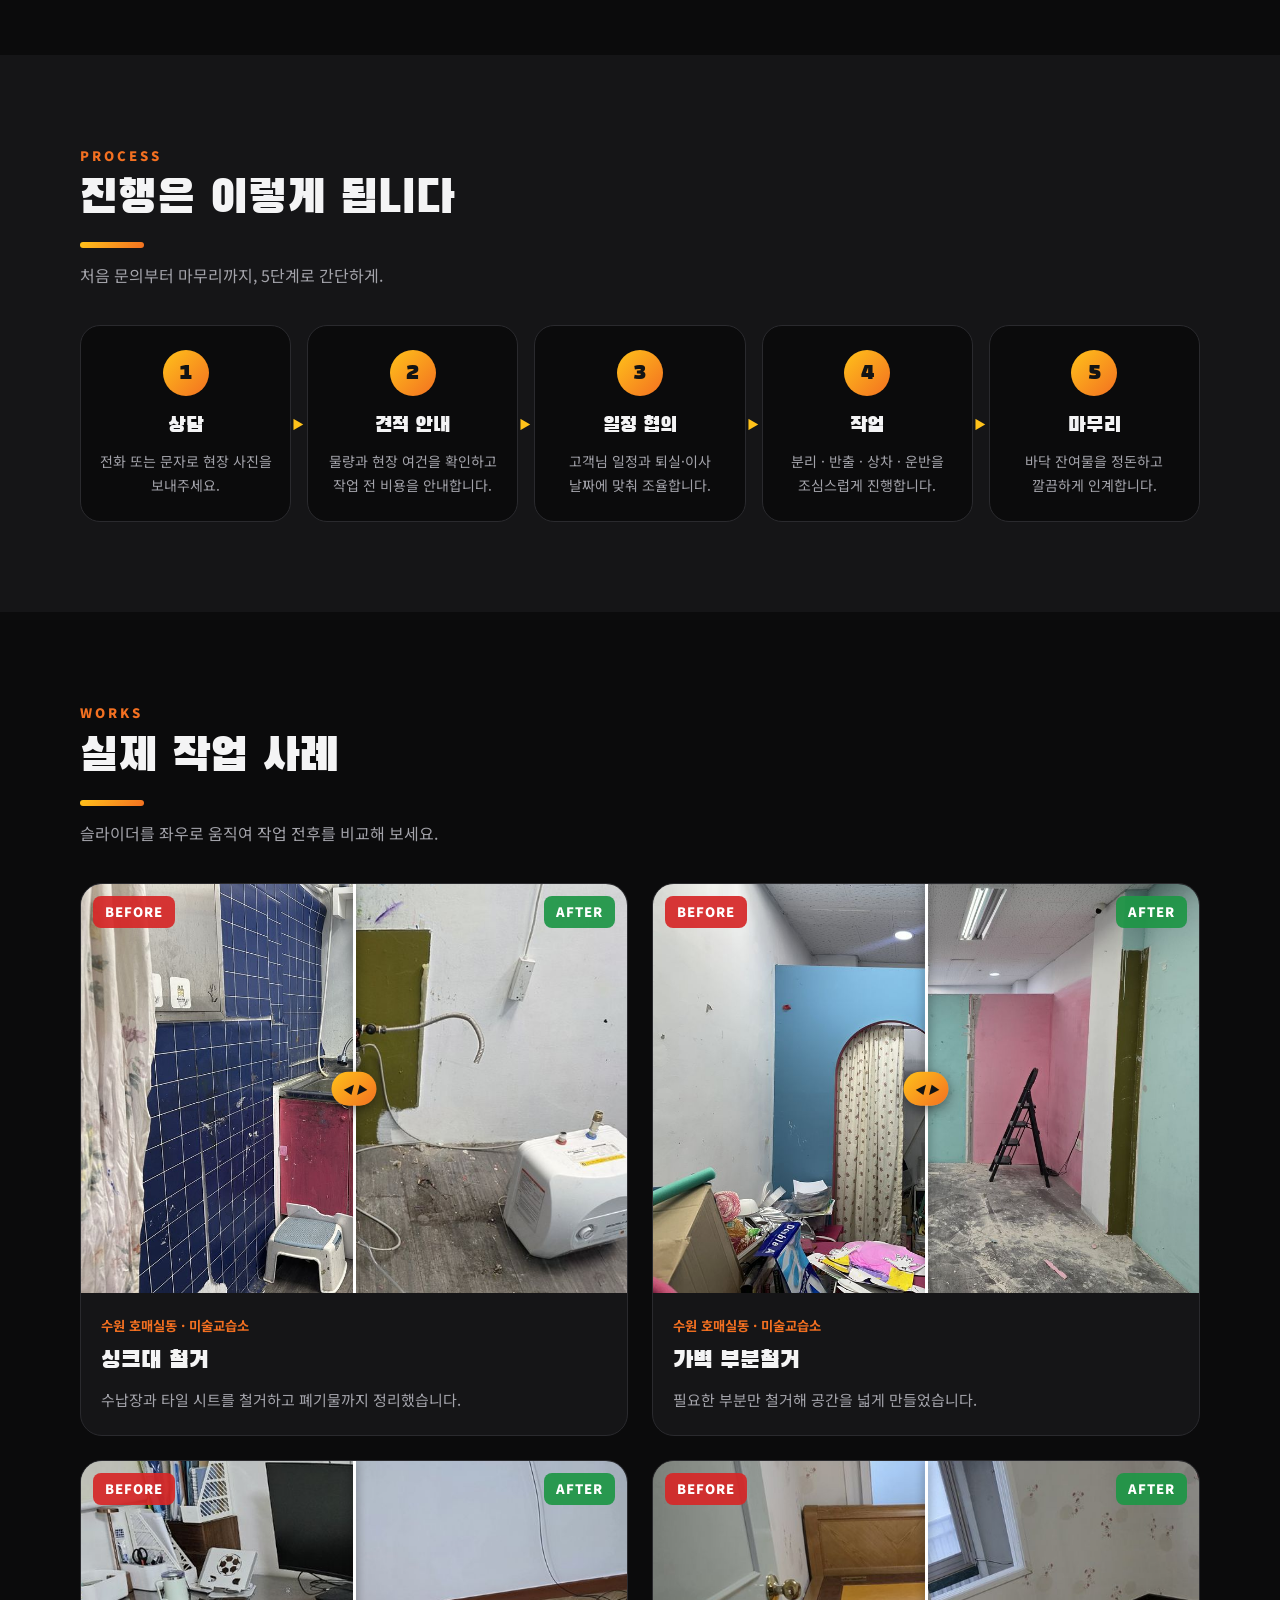
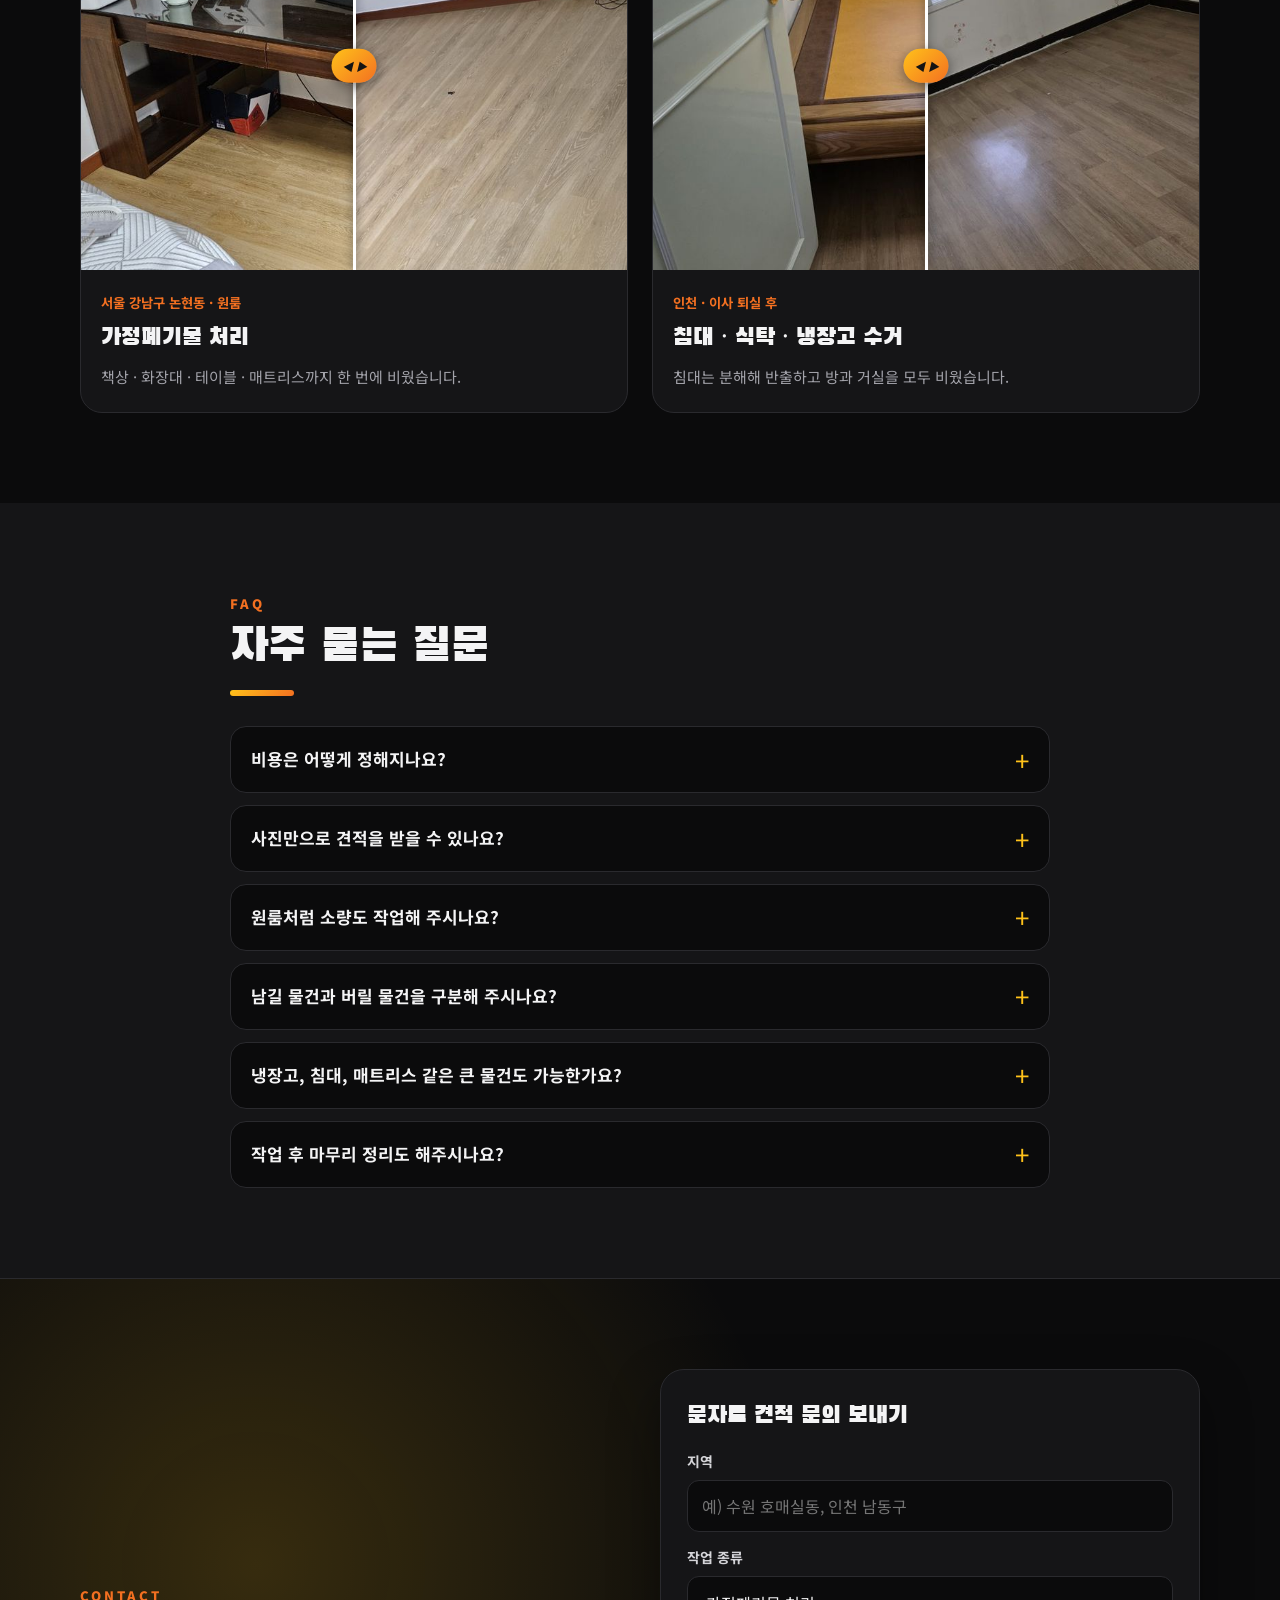
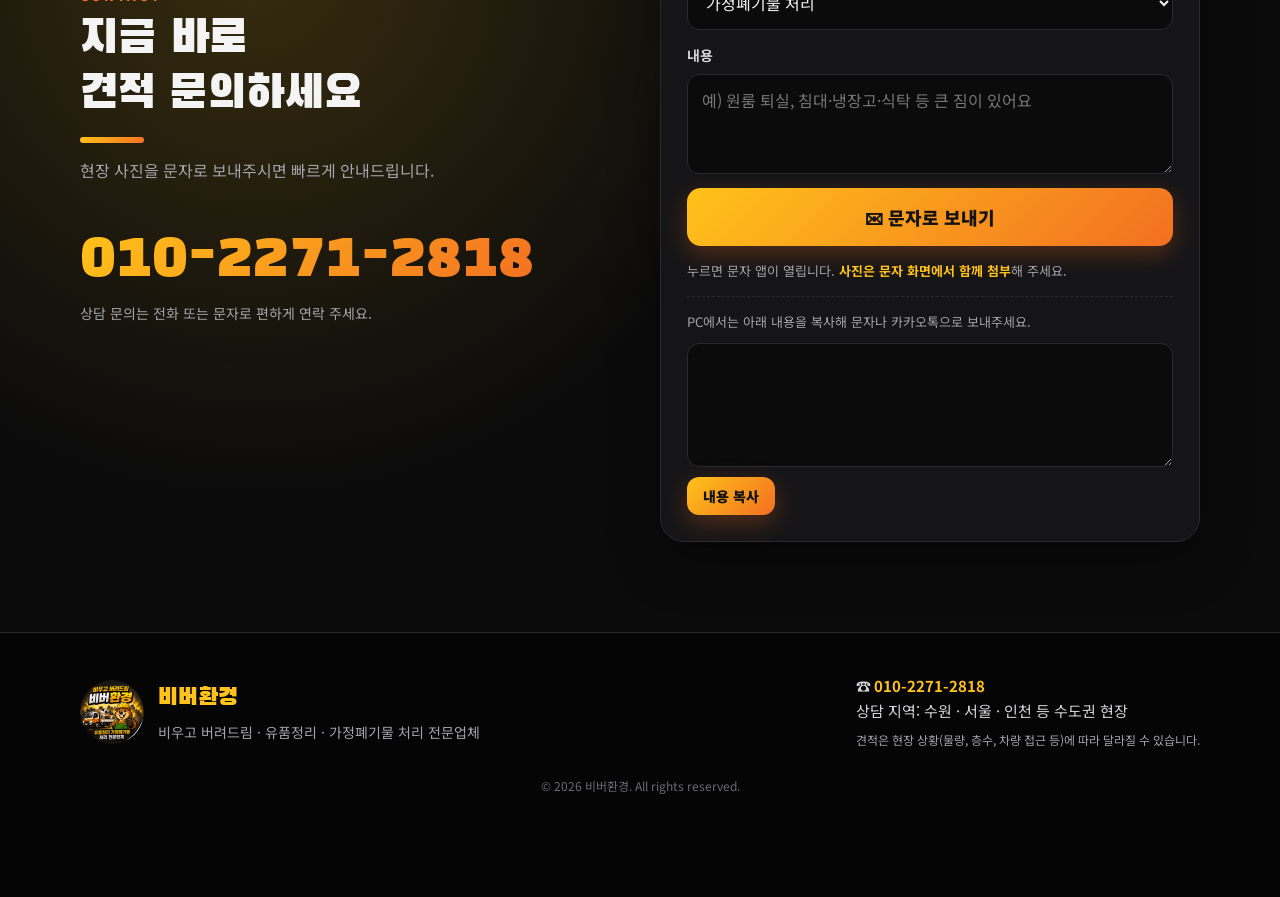
==== commit 2056d12f: "Add files via upload" ====
--- a/index.html
+++ b/index.html
@@ -15,7 +15,7 @@
 <link rel="preconnect" href="https://fonts.googleapis.com">
 <link rel="preconnect" href="https://fonts.gstatic.com" crossorigin>
 <link href="https://fonts.googleapis.com/css2?family=Black+Han+Sans&family=Noto+Sans+KR:wght@400;500;700;900&display=swap" rel="stylesheet">
-<link rel="stylesheet" href="style.css">
+<link rel="stylesheet" href="style.css?v=3">
 <script type="application/ld+json">
 {
   "@context": "https://schema.org",
@@ -309,6 +309,6 @@
   <a href="#contact" class="alt">✉ 문자 견적</a>
 </div>
 
-<script src="script.js"></script>
+<script src="script.js?v=3"></script>
 </body>
 </html>
--- a/style.css
+++ b/style.css
@@ -43,10 +43,9 @@
 .hero-grid{position:relative;display:grid;grid-template-columns:1.1fr .9fr;gap:30px;align-items:center}
 .chip{display:inline-block;background:rgba(255,194,26,.14);border:1px solid rgba(255,194,26,.5);color:var(--y);font-weight:700;font-size:14px;padding:6px 14px;border-radius:999px;margin-bottom:18px}
 h1{line-height:1.05;margin-bottom:22px}
-.slogan{display:block;font-family:var(--head);font-size:clamp(30px,5vw,52px);color:var(--y);-webkit-text-stroke:7px #000;paint-order:stroke fill;letter-spacing:1px;margin-bottom:6px;text-shadow:0 4px 0 rgba(0,0,0,.6)}
-.brand{display:block;font-family:var(--head);font-size:clamp(64px,11vw,120px);color:#fff;-webkit-text-stroke:10px #000;paint-order:stroke fill;letter-spacing:2px;text-shadow:0 6px 0 rgba(0,0,0,.7)}
-.brand em{font-style:normal;background:var(--grad);-webkit-background-clip:text;background-clip:text;-webkit-text-fill-color:transparent;-webkit-text-stroke:0;filter:drop-shadow(0 0 0 #000) drop-shadow(0 4px 0 rgba(0,0,0,.7))}
-@supports not (background-clip:text){.brand em{color:var(--y);-webkit-text-fill-color:var(--y)}}
+.slogan{display:block;font-family:var(--head);font-size:clamp(30px,5vw,52px);color:var(--y);-webkit-text-stroke:4px #000;paint-order:stroke fill;letter-spacing:1px;margin-bottom:6px;text-shadow:0 4px 0 rgba(0,0,0,.6)}
+.brand{display:block;font-family:var(--head);font-size:clamp(64px,11vw,120px);color:#fff;-webkit-text-stroke:5px #000;paint-order:stroke fill;letter-spacing:4px;text-shadow:0 4px 0 rgba(0,0,0,.6)}
+.brand em{font-style:normal;color:#FFD21F;-webkit-text-fill-color:#FFD21F;background:none;-webkit-text-stroke:5px #000;paint-order:stroke fill;text-shadow:0 4px 0 rgba(0,0,0,.6)}
 .lead{font-size:clamp(16px,2vw,19px);color:#e4e4e7;margin-bottom:26px}
 .lead strong{color:var(--y)}
 .cta{display:flex;flex-wrap:wrap;gap:12px;margin-bottom:22px}
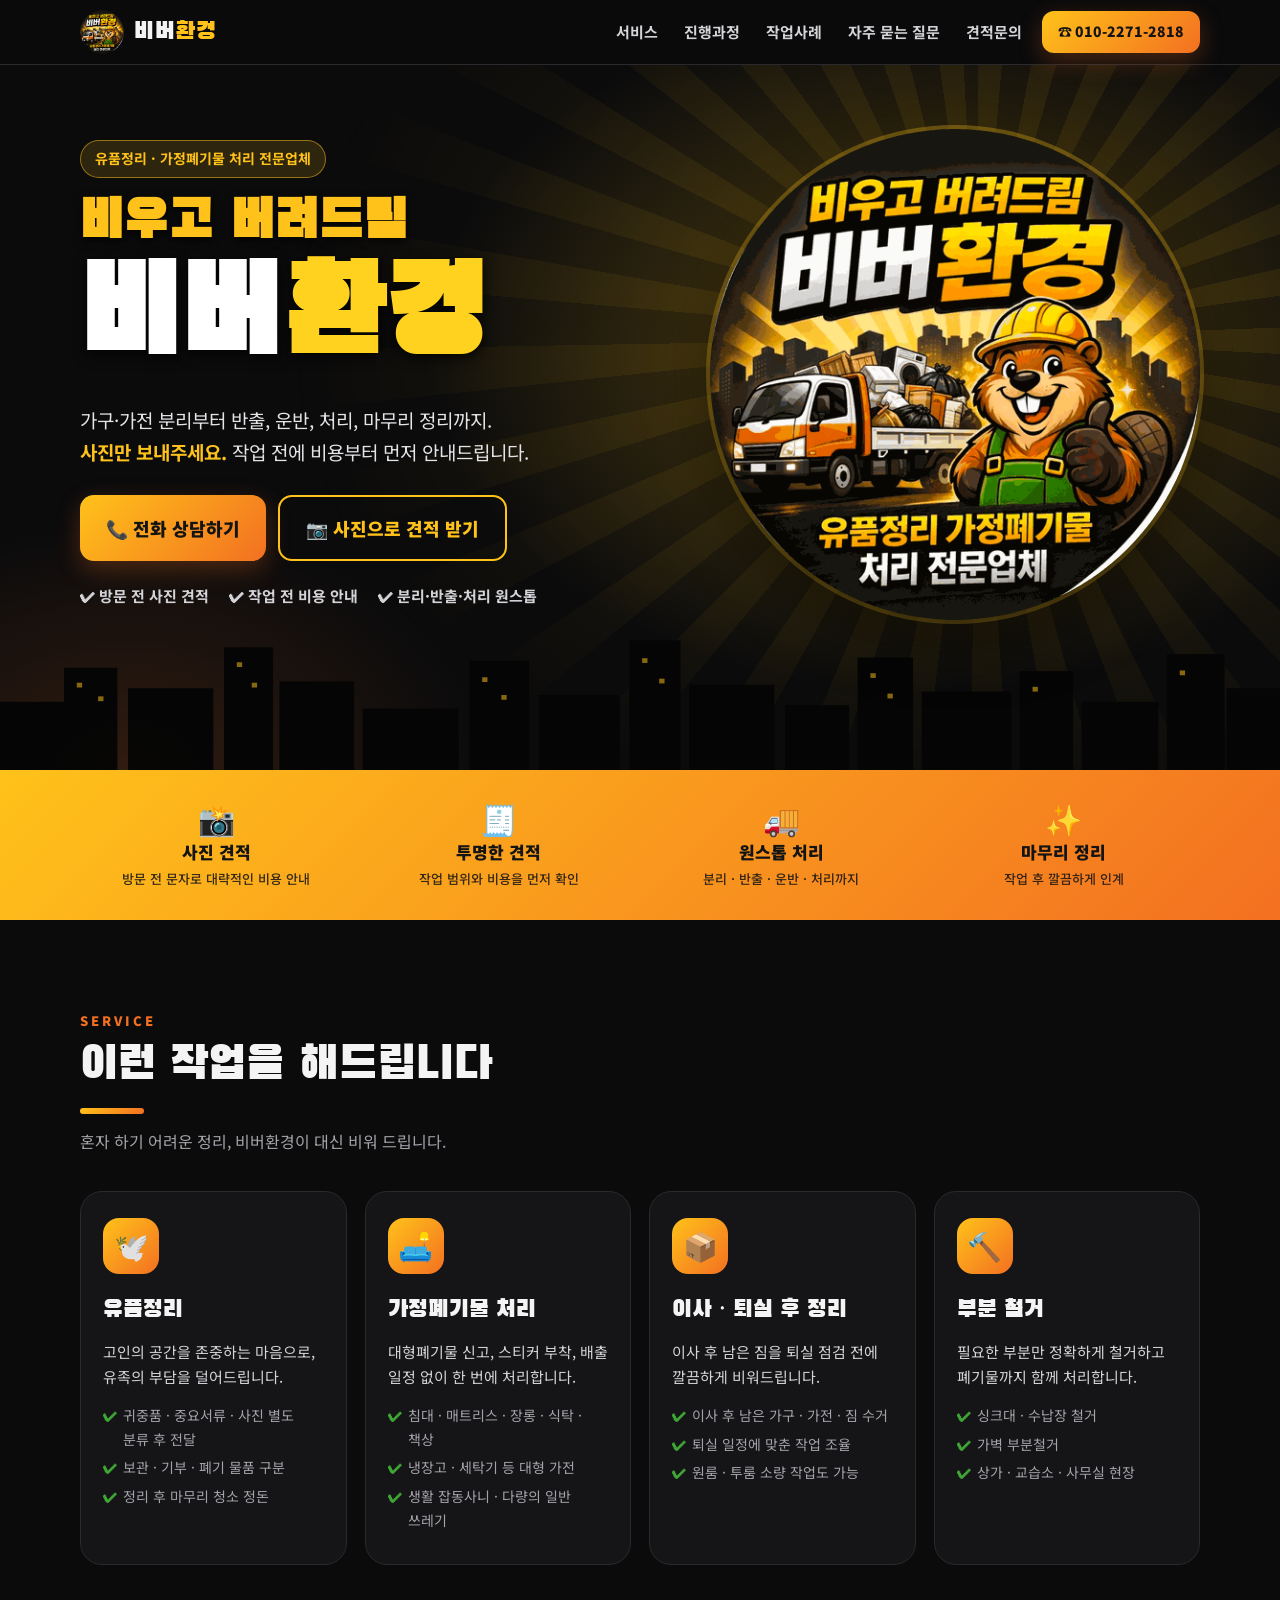
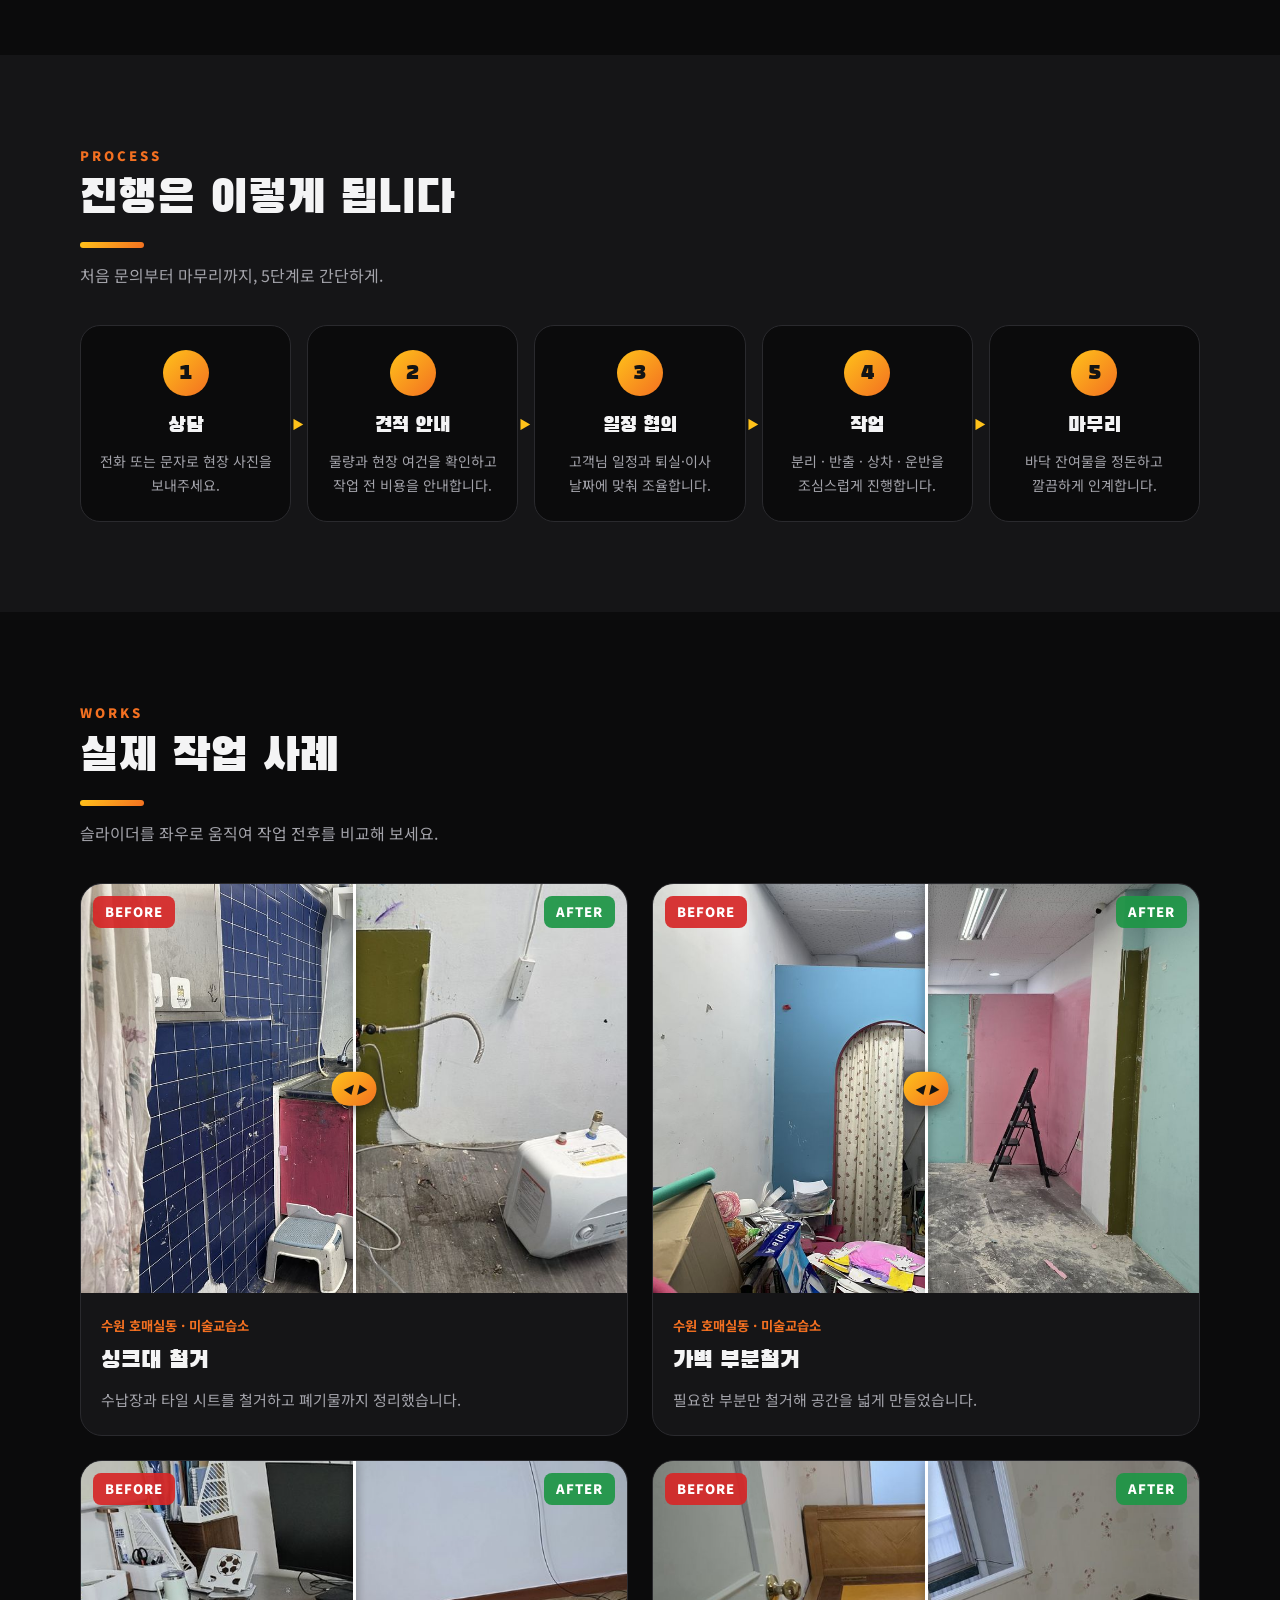
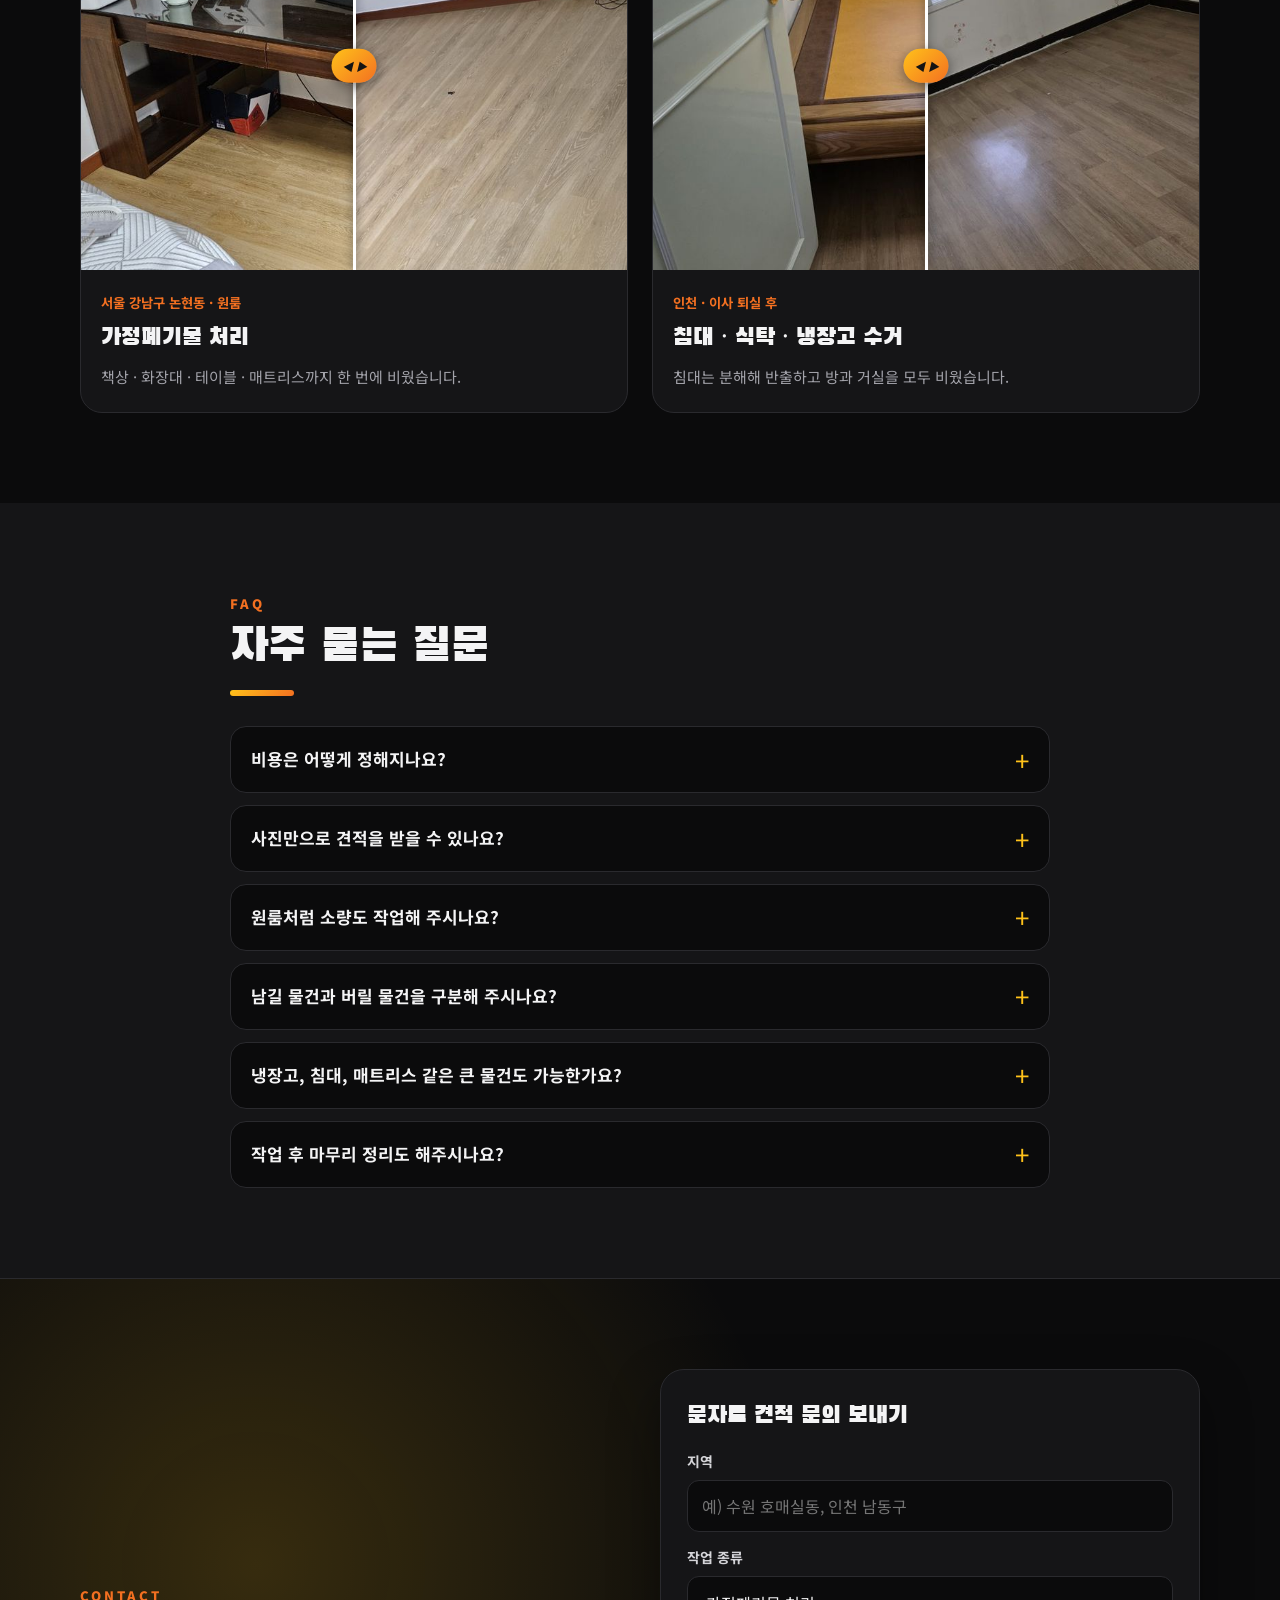
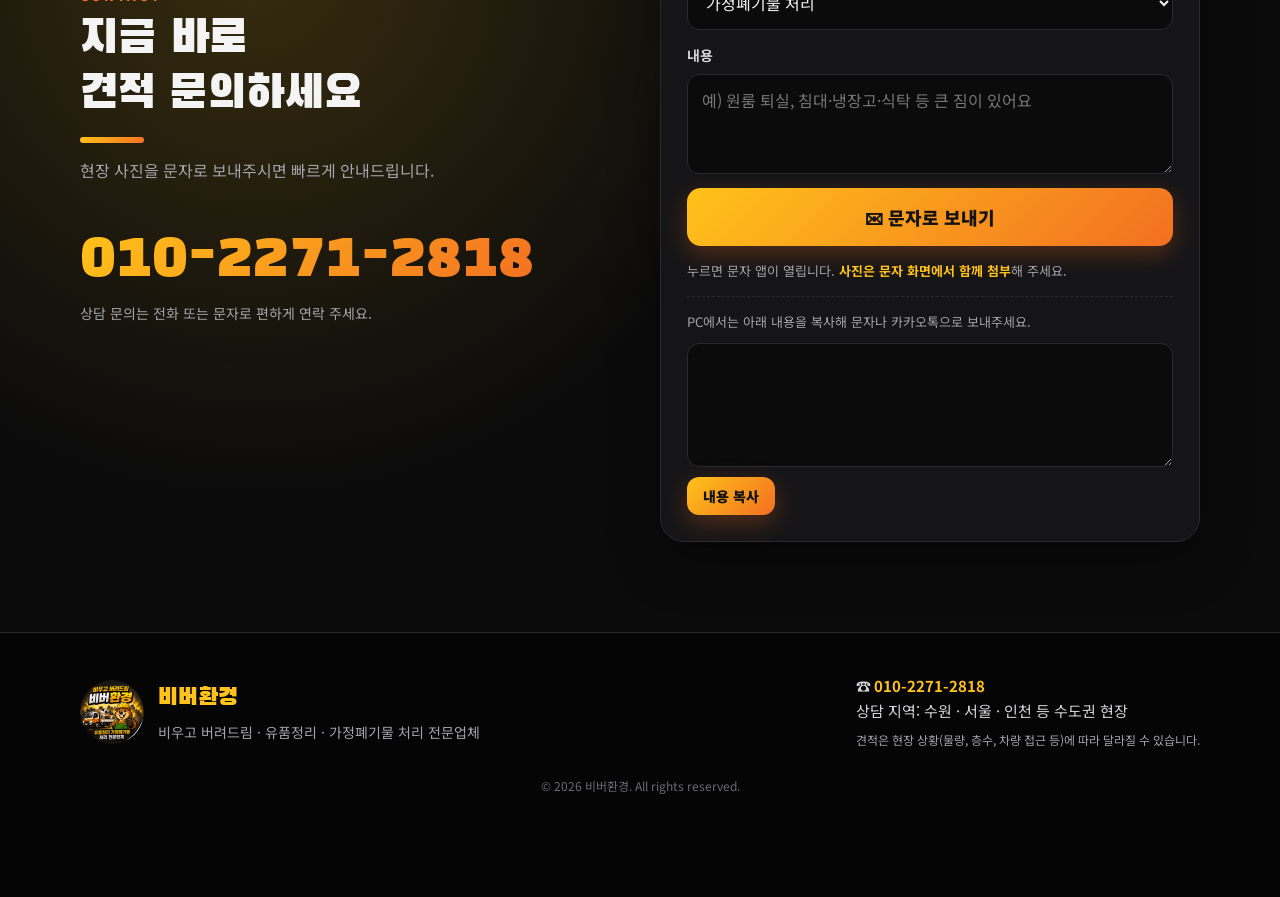
==== commit 9bc9a62c: "Add files via upload" ====
--- a/index.html
+++ b/index.html
@@ -15,7 +15,7 @@
 <link rel="preconnect" href="https://fonts.googleapis.com">
 <link rel="preconnect" href="https://fonts.gstatic.com" crossorigin>
 <link href="https://fonts.googleapis.com/css2?family=Black+Han+Sans&family=Noto+Sans+KR:wght@400;500;700;900&display=swap" rel="stylesheet">
-<link rel="stylesheet" href="style.css?v=3">
+<link rel="stylesheet" href="style.css?v=4">
 <script type="application/ld+json">
 {
   "@context": "https://schema.org",
--- a/style.css
+++ b/style.css
@@ -43,9 +43,9 @@
 .hero-grid{position:relative;display:grid;grid-template-columns:1.1fr .9fr;gap:30px;align-items:center}
 .chip{display:inline-block;background:rgba(255,194,26,.14);border:1px solid rgba(255,194,26,.5);color:var(--y);font-weight:700;font-size:14px;padding:6px 14px;border-radius:999px;margin-bottom:18px}
 h1{line-height:1.05;margin-bottom:22px}
-.slogan{display:block;font-family:var(--head);font-size:clamp(30px,5vw,52px);color:var(--y);-webkit-text-stroke:4px #000;paint-order:stroke fill;letter-spacing:1px;margin-bottom:6px;text-shadow:0 4px 0 rgba(0,0,0,.6)}
-.brand{display:block;font-family:var(--head);font-size:clamp(64px,11vw,120px);color:#fff;-webkit-text-stroke:5px #000;paint-order:stroke fill;letter-spacing:4px;text-shadow:0 4px 0 rgba(0,0,0,.6)}
-.brand em{font-style:normal;color:#FFD21F;-webkit-text-fill-color:#FFD21F;background:none;-webkit-text-stroke:5px #000;paint-order:stroke fill;text-shadow:0 4px 0 rgba(0,0,0,.6)}
+.slogan{display:block;font-family:var(--head);font-size:clamp(30px,5vw,52px);color:var(--y);letter-spacing:1px;margin-bottom:6px;text-shadow:0 3px 10px rgba(0,0,0,.8)}
+.brand{display:block;font-family:var(--head);font-size:clamp(64px,11vw,120px);color:#fff;letter-spacing:3px;text-shadow:0 4px 14px rgba(0,0,0,.85)}
+.brand em{font-style:normal;color:#FFD21F;-webkit-text-fill-color:#FFD21F;background:none;-webkit-text-stroke:0;text-shadow:0 4px 14px rgba(0,0,0,.85)}
 .lead{font-size:clamp(16px,2vw,19px);color:#e4e4e7;margin-bottom:26px}
 .lead strong{color:var(--y)}
 .cta{display:flex;flex-wrap:wrap;gap:12px;margin-bottom:22px}
